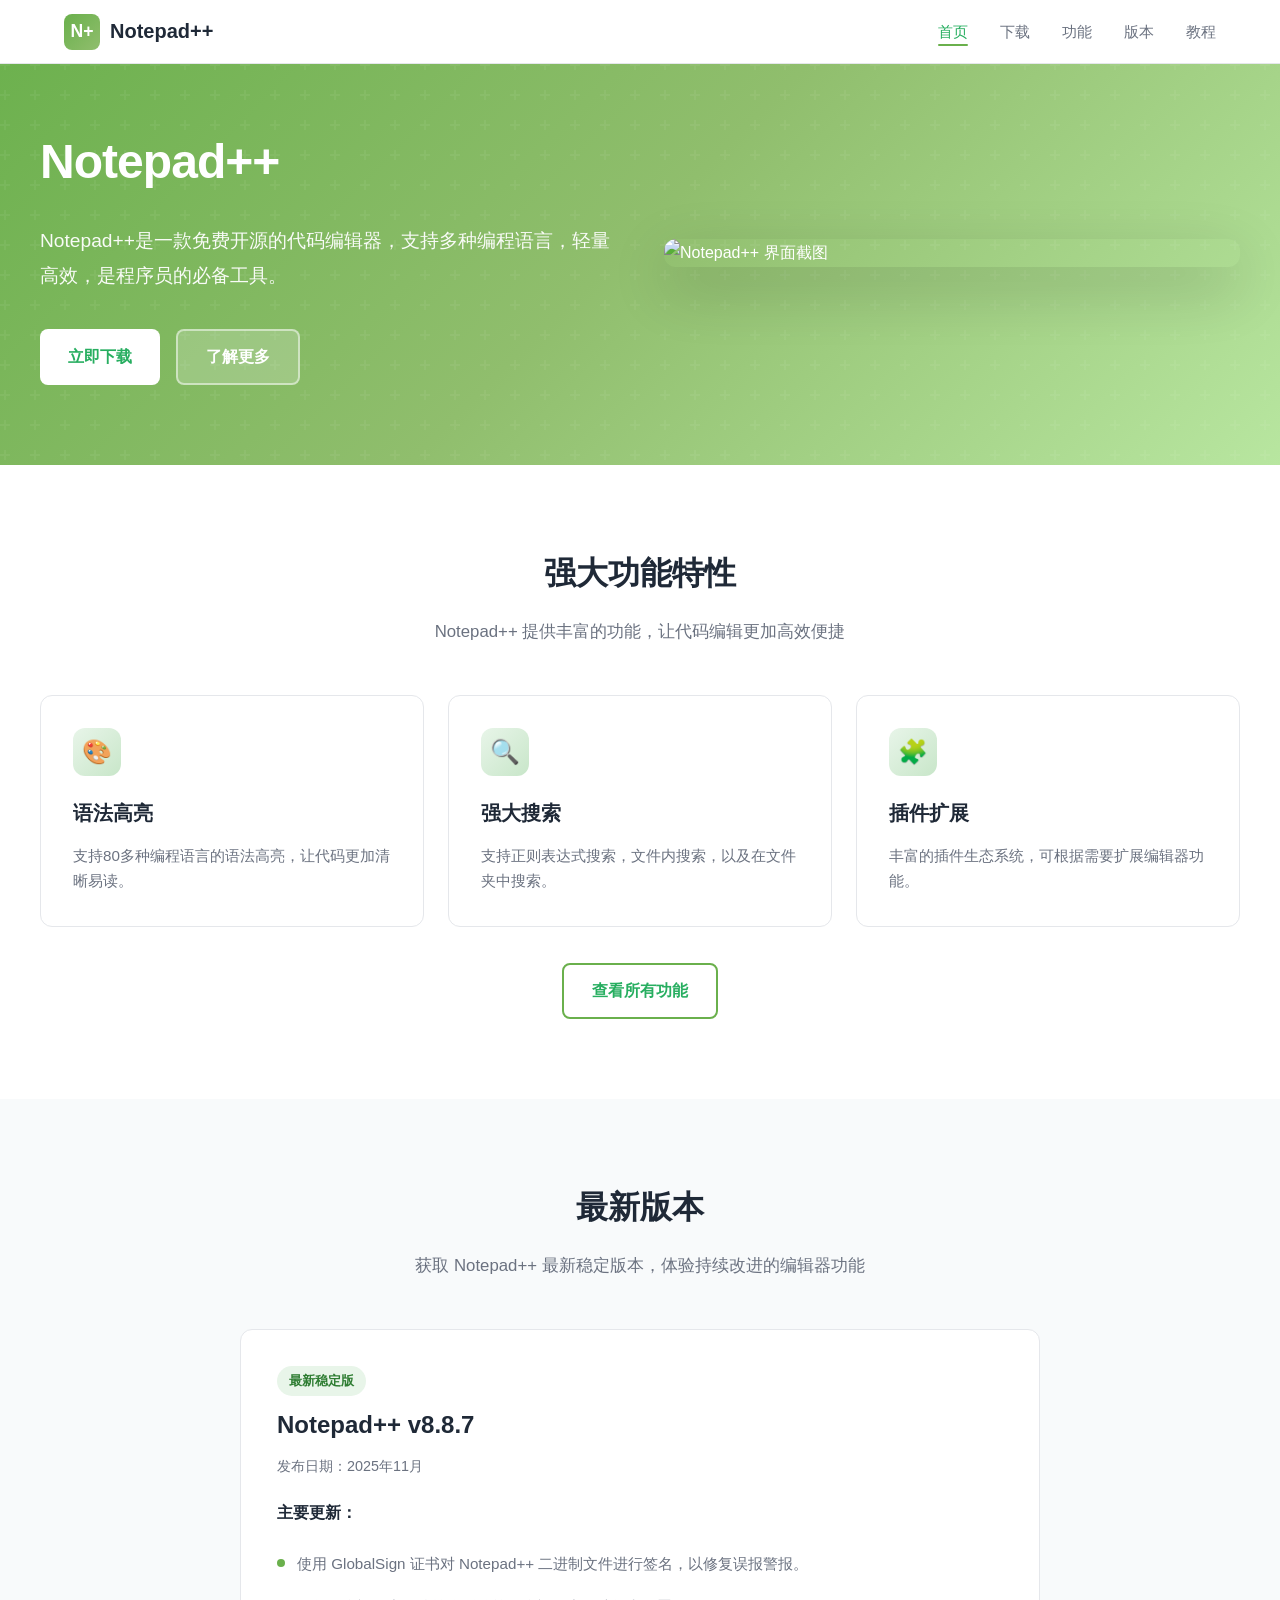
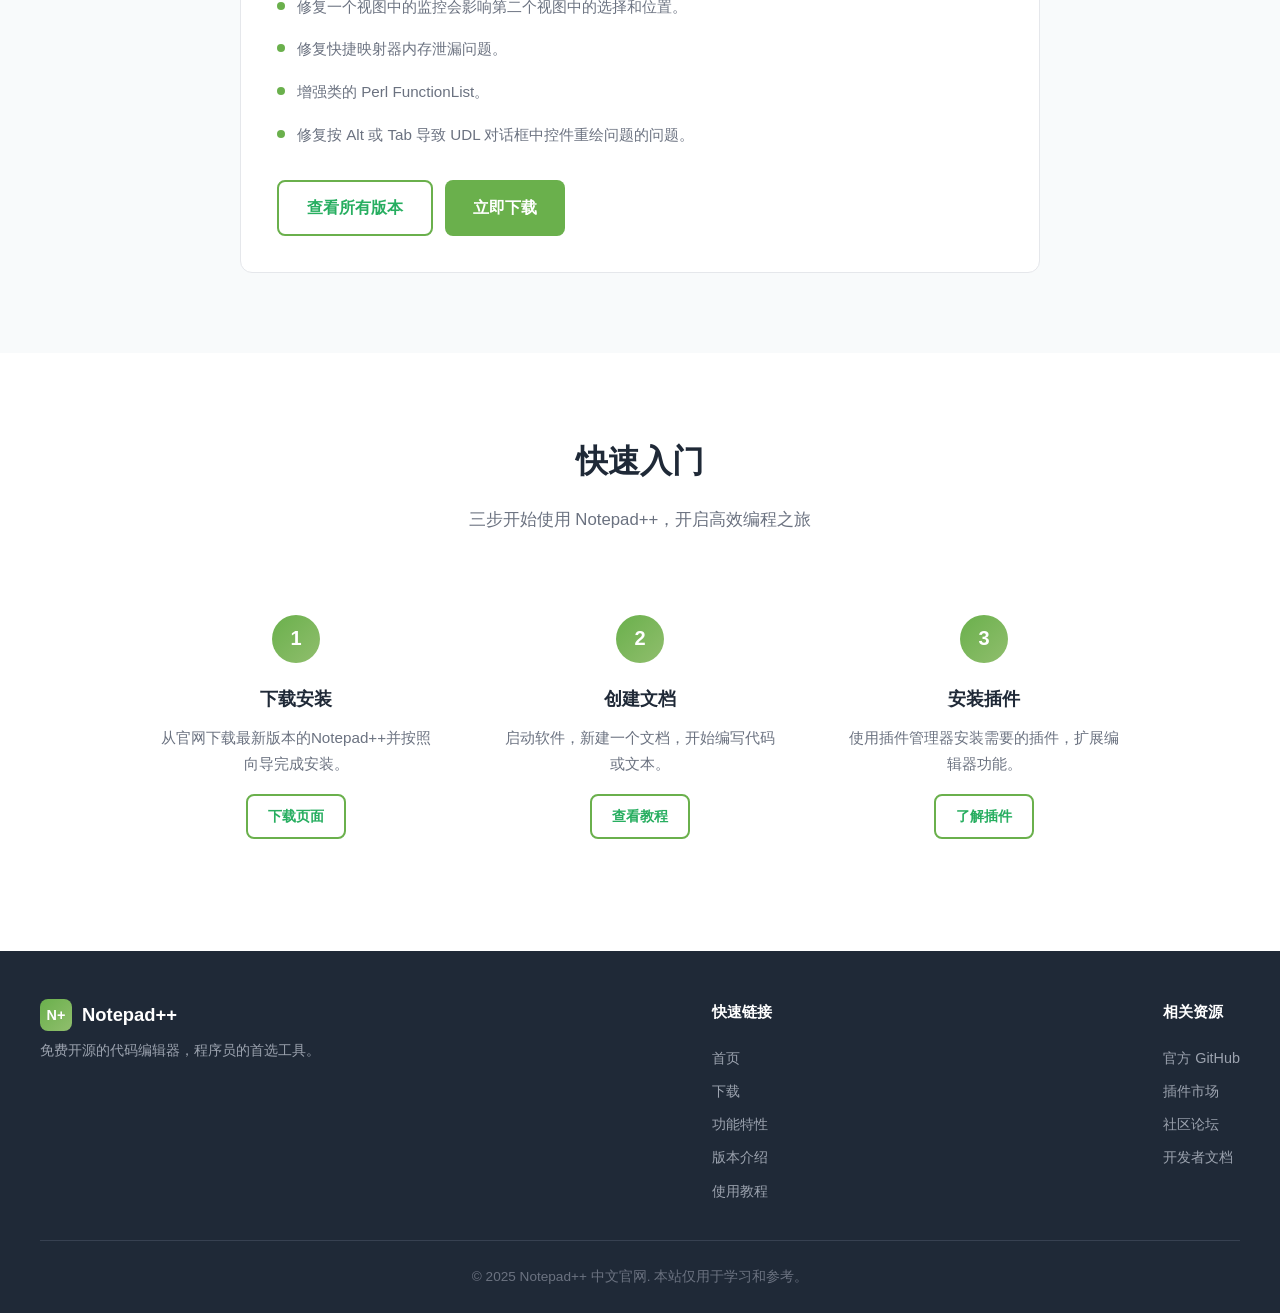
==== index.html @ 923fb44d "Add files via upload" ====
<!DOCTYPE html>
<html lang="zh-CN">
<head>
  <meta charset="UTF-8" />
  <meta name="viewport" content="width=device-width, initial-scale=1.0" />
  <meta name="description" content="Notepad++官网下载免费中文版，最新版代码编辑器，支持80+语言语法高亮、正则搜索、插件扩展。轻量高效，程序员必备文本编辑器，绿色版/便携版下载。" />
  <meta name="keywords" content="Notepad++下载,Notepad++中文版,Notepad++最新版,Notepad++免费下载,Notepad++官网,代码编辑器,文本编辑器,Notepad++绿色版,Notepad++安装,Notepad++便携版" />
  <title>Notepad++下载 - 免费中文版代码编辑器最新版官网下载</title>
  <link rel="stylesheet" href="/styles/main.css" />
</head>
<body>

  <!-- Navigation -->
  <nav class="navbar">
    <div class="nav-inner">
      <a href="/" class="nav-brand">
        <div class="nav-logo">N+</div>
        Notepad++
      </a>
      <ul class="nav-links" id="navLinks">
        <li><a href="/" class="active">首页</a></li>
        <li><a href="/download.html">下载</a></li>
        <li><a href="/features.html">功能</a></li>
        <li><a href="/versions.html">版本</a></li>
        <li><a href="/tutorials.html">教程</a></li>
      </ul>
      <button class="nav-toggle" id="navToggle" aria-label="菜单">
        <span></span><span></span><span></span>
      </button>
    </div>
  </nav>

  <!-- Hero Section -->
  <section class="hero">
    <div class="hero-inner">
      <div class="hero-text">
        <h1>Notepad++</h1>
        <p>Notepad++是一款免费开源的代码编辑器，支持多种编程语言，轻量高效，是程序员的必备工具。</p>
        <div class="hero-buttons">
          <a href="https://pan.baidu.com/s/1Vi8H1E3yLvVp_kON1_pb9A?pwd=8888" class="btn btn-primary" target="_blank" rel="noopener">立即下载</a>
          <a href="/features.html" class="btn btn-secondary">了解更多</a>
        </div>
      </div>
      <div class="hero-screenshot">
        <img src="https://aka.doubaocdn.com/s/Hk221wZV5d" alt="Notepad++ 界面截图" />
      </div>
    </div>
  </section>

  <!-- Features Section -->
  <section class="section">
    <div class="section-inner">
      <h2 class="section-title">强大功能特性</h2>
      <p class="section-desc">Notepad++ 提供丰富的功能，让代码编辑更加高效便捷</p>
      <div class="card-grid">
        <div class="card">
          <div class="card-icon">🎨</div>
          <h3>语法高亮</h3>
          <p>支持80多种编程语言的语法高亮，让代码更加清晰易读。</p>
        </div>
        <div class="card">
          <div class="card-icon">🔍</div>
          <h3>强大搜索</h3>
          <p>支持正则表达式搜索，文件内搜索，以及在文件夹中搜索。</p>
        </div>
        <div class="card">
          <div class="card-icon">🧩</div>
          <h3>插件扩展</h3>
          <p>丰富的插件生态系统，可根据需要扩展编辑器功能。</p>
        </div>
      </div>
      <div style="text-align:center;margin-top:36px;">
        <a href="/features.html" class="btn btn-outline">查看所有功能</a>
      </div>
    </div>
  </section>

  <!-- Latest Version Section -->
  <section class="section section-alt">
    <div class="section-inner">
      <h2 class="section-title">最新版本</h2>
      <p class="section-desc">获取 Notepad++ 最新稳定版本，体验持续改进的编辑器功能</p>
      <div class="version-card" style="max-width:800px;margin:0 auto;">
        <div style="display:flex;align-items:center;gap:12px;margin-bottom:8px;">
          <span class="badge badge-new">最新稳定版</span>
        </div>
        <h3>Notepad++ v8.8.7</h3>
        <p class="version-meta">
          <span>发布日期：2025年11月</span>
        </p>
        <h4 style="font-size:1rem;font-weight:600;margin-bottom:12px;">主要更新：</h4>
        <ul class="changelog-list">
          <li>使用 GlobalSign 证书对 Notepad++ 二进制文件进行签名，以修复误报警报。</li>
          <li>修复一个视图中的监控会影响第二个视图中的选择和位置。</li>
          <li>修复快捷映射器内存泄漏问题。</li>
          <li>增强类的 Perl FunctionList。</li>
          <li>修复按 Alt 或 Tab 导致 UDL 对话框中控件重绘问题的问题。</li>
        </ul>
        <div style="margin-top:24px;display:flex;gap:12px;flex-wrap:wrap;">
          <a href="/versions.html" class="btn btn-outline">查看所有版本</a>
          <a href="https://pan.baidu.com/s/1Vi8H1E3yLvVp_kON1_pb9A?pwd=8888" class="btn btn-green" target="_blank" rel="noopener">立即下载</a>
        </div>
      </div>
    </div>
  </section>

  <!-- Quick Start Section -->
  <section class="section">
    <div class="section-inner">
      <h2 class="section-title">快速入门</h2>
      <p class="section-desc">三步开始使用 Notepad++，开启高效编程之旅</p>
      <div class="steps">
        <div class="step">
          <div class="step-number">1</div>
          <h3>下载安装</h3>
          <p>从官网下载最新版本的Notepad++并按照向导完成安装。</p>
          <a href="/download.html" class="btn btn-outline" style="font-size:0.9rem;padding:8px 20px;">下载页面</a>
        </div>
        <div class="step">
          <div class="step-number">2</div>
          <h3>创建文档</h3>
          <p>启动软件，新建一个文档，开始编写代码或文本。</p>
          <a href="/tutorials.html" class="btn btn-outline" style="font-size:0.9rem;padding:8px 20px;">查看教程</a>
        </div>
        <div class="step">
          <div class="step-number">3</div>
          <h3>安装插件</h3>
          <p>使用插件管理器安装需要的插件，扩展编辑器功能。</p>
          <a href="/features.html" class="btn btn-outline" style="font-size:0.9rem;padding:8px 20px;">了解插件</a>
        </div>
      </div>
    </div>
  </section>

  <!-- Footer -->
  <footer class="footer">
    <div class="footer-inner">
      <div>
        <div class="footer-brand">
          <div class="footer-brand-logo">N+</div>
          Notepad++
        </div>
        <p class="footer-desc">免费开源的代码编辑器，程序员的首选工具。</p>
      </div>
      <div class="footer-links-group">
        <h4>快速链接</h4>
        <a href="/">首页</a>
        <a href="/download.html">下载</a>
        <a href="/features.html">功能特性</a>
        <a href="/versions.html">版本介绍</a>
        <a href="/tutorials.html">使用教程</a>
      </div>
      <div class="footer-links-group">
        <h4>相关资源</h4>
        <a href="#">官方 GitHub</a>
        <a href="#">插件市场</a>
        <a href="#">社区论坛</a>
        <a href="#">开发者文档</a>
      </div>
    </div>
    <div class="footer-bottom">
      &copy; 2025 Notepad++ 中文官网. 本站仅用于学习和参考。
    </div>
  </footer>

  <script>
    // Mobile nav toggle
    document.getElementById('navToggle').addEventListener('click', function() {
      document.getElementById('navLinks').classList.toggle('open');
    });
  </script>

</body>
</html>
---- styles/main.css ----
/* ========================================
   Notepad++ 中文官网 - 共享样式表
   ======================================== */

/* Reset & Base */
*, *::before, *::after {
  margin: 0;
  padding: 0;
  box-sizing: border-box;
}

:root {
  --primary: #6AB04C;
  --primary-light: #90BE6D;
  --primary-dark: #27AE60;
  --white: #FFFFFF;
  --bg-gray: #F8FAFB;
  --text-primary: #1F2937;
  --text-secondary: #6B7280;
  --border: #E5E7EB;
  --footer-bg: #1F2937;
  --shadow-sm: 0 2px 12px rgba(0,0,0,0.06);
  --shadow-md: 0 4px 20px rgba(0,0,0,0.08);
  --shadow-hover: 0 8px 30px rgba(0,0,0,0.12);
  --radius: 12px;
  --radius-sm: 8px;
  --max-width: 1200px;
  --font-family: -apple-system, BlinkMacSystemFont, "Segoe UI", Roboto, "Helvetica Neue", Arial, "Noto Sans SC", sans-serif;
  --font-mono: "SFMono-Regular", Consolas, "Liberation Mono", Menlo, monospace;
}

html {
  scroll-behavior: smooth;
  font-size: 16px;
}

body {
  font-family: var(--font-family);
  color: var(--text-primary);
  background: var(--white);
  line-height: 1.75;
  -webkit-font-smoothing: antialiased;
  -moz-osx-font-smoothing: grayscale;
}

a {
  color: var(--primary-dark);
  text-decoration: none;
  transition: color 0.2s;
}

a:hover {
  color: var(--primary);
}

img {
  max-width: 100%;
  height: auto;
}

/* ============ Navigation ============ */
.navbar {
  position: fixed;
  top: 0;
  left: 0;
  right: 0;
  z-index: 1000;
  background: var(--white);
  border-bottom: 1px solid var(--border);
  height: 64px;
  display: flex;
  align-items: center;
}

.nav-inner {
  max-width: var(--max-width);
  margin: 0 auto;
  padding: 0 24px;
  width: 100%;
  display: flex;
  align-items: center;
  justify-content: space-between;
}

.nav-brand {
  display: flex;
  align-items: center;
  gap: 10px;
  font-size: 1.25rem;
  font-weight: 700;
  color: var(--text-primary);
}

.nav-brand:hover {
  color: var(--text-primary);
}

.nav-logo {
  width: 36px;
  height: 36px;
  background: linear-gradient(135deg, var(--primary), var(--primary-light));
  border-radius: 8px;
  display: flex;
  align-items: center;
  justify-content: center;
  color: white;
  font-weight: 700;
  font-size: 1.1rem;
}

.nav-links {
  display: flex;
  align-items: center;
  gap: 32px;
  list-style: none;
}

.nav-links a {
  color: var(--text-secondary);
  font-size: 0.95rem;
  font-weight: 500;
  position: relative;
  padding: 4px 0;
  transition: color 0.2s;
}

.nav-links a:hover,
.nav-links a.active {
  color: var(--primary-dark);
}

.nav-links a.active::after,
.nav-links a:hover::after {
  content: '';
  position: absolute;
  bottom: -2px;
  left: 0;
  right: 0;
  height: 2px;
  background: var(--primary);
  border-radius: 1px;
}

.nav-toggle {
  display: none;
  background: none;
  border: none;
  cursor: pointer;
  padding: 8px;
}

.nav-toggle span {
  display: block;
  width: 22px;
  height: 2px;
  background: var(--text-primary);
  margin: 5px 0;
  transition: 0.3s;
  border-radius: 1px;
}

/* ============ Hero Section ============ */
.hero {
  background: linear-gradient(135deg, #6AB04C 0%, #90BE6D 50%, #B8E6A0 100%);
  padding: 120px 24px 80px;
  color: white;
  position: relative;
  overflow: hidden;
}

.hero::before {
  content: '';
  position: absolute;
  top: 0;
  left: 0;
  right: 0;
  bottom: 0;
  background: url("data:image/svg+xml,%3Csvg width='60' height='60' viewBox='0 0 60 60' xmlns='http://www.w3.org/2000/svg'%3E%3Cg fill='none' fill-rule='evenodd'%3E%3Cg fill='%23ffffff' fill-opacity='0.05'%3E%3Cpath d='M36 34v-4h-2v4h-4v2h4v4h2v-4h4v-2h-4zm0-30V0h-2v4h-4v2h4v4h2V6h4V4h-4zM6 34v-4H4v4H0v2h4v4h2v-4h4v-2H6zM6 4V0H4v4H0v2h4v4h2V6h4V4H6z'/%3E%3C/g%3E%3C/g%3E%3C/svg%3E");
  pointer-events: none;
}

.hero-inner {
  max-width: var(--max-width);
  margin: 0 auto;
  position: relative;
  z-index: 1;
  display: flex;
  align-items: center;
  gap: 48px;
}

.hero-text {
  flex: 1;
  min-width: 0;
}

.hero-text h1 {
  font-size: 3rem;
  font-weight: 700;
  margin-bottom: 20px;
  letter-spacing: -0.02em;
}

.hero-text p {
  font-size: 1.2rem;
  opacity: 0.95;
  margin-bottom: 36px;
  line-height: 1.8;
}

.hero-buttons {
  display: flex;
  gap: 16px;
  flex-wrap: wrap;
}

.hero-screenshot {
  flex: 1;
  min-width: 0;
  border-radius: var(--radius);
  overflow: hidden;
  box-shadow: 0 20px 60px rgba(0,0,0,0.2);
}

.hero-screenshot img {
  width: 100%;
  display: block;
}

/* ============ Buttons ============ */
.btn {
  display: inline-flex;
  align-items: center;
  gap: 8px;
  padding: 12px 28px;
  border-radius: var(--radius-sm);
  font-size: 1rem;
  font-weight: 600;
  cursor: pointer;
  border: none;
  transition: all 0.2s;
  text-decoration: none;
}

.btn:hover {
  transform: translateY(-2px);
  box-shadow: var(--shadow-md);
}

.btn-primary {
  background: var(--white);
  color: var(--primary-dark);
}

.btn-primary:hover {
  background: #F0FFF0;
  color: var(--primary-dark);
}

.btn-secondary {
  background: rgba(255,255,255,0.2);
  color: white;
  border: 2px solid rgba(255,255,255,0.5);
}

.btn-secondary:hover {
  background: rgba(255,255,255,0.3);
  color: white;
}

.btn-green {
  background: var(--primary);
  color: white;
}

.btn-green:hover {
  background: var(--primary-dark);
  color: white;
}

.btn-outline {
  background: transparent;
  color: var(--primary-dark);
  border: 2px solid var(--primary);
}

.btn-outline:hover {
  background: var(--primary);
  color: white;
}

/* ============ Section ============ */
.section {
  padding: 80px 24px;
}

.section-alt {
  background: var(--bg-gray);
}

.section-inner {
  max-width: var(--max-width);
  margin: 0 auto;
}

.section-title {
  font-size: 2rem;
  font-weight: 700;
  text-align: center;
  margin-bottom: 16px;
  color: var(--text-primary);
}

.section-desc {
  text-align: center;
  color: var(--text-secondary);
  max-width: 640px;
  margin: 0 auto 48px;
  font-size: 1.05rem;
}

/* ============ Cards ============ */
.card-grid {
  display: grid;
  grid-template-columns: repeat(3, 1fr);
  gap: 24px;
}

.card-grid-2 {
  display: grid;
  grid-template-columns: repeat(2, 1fr);
  gap: 24px;
}

.card {
  background: var(--white);
  border: 1px solid var(--border);
  border-radius: var(--radius);
  padding: 32px;
  transition: all 0.2s;
}

.card:hover {
  box-shadow: var(--shadow-hover);
  transform: translateY(-4px);
}

.card-icon {
  width: 48px;
  height: 48px;
  background: linear-gradient(135deg, #E8F5E9, #C8E6C9);
  border-radius: 12px;
  display: flex;
  align-items: center;
  justify-content: center;
  margin-bottom: 20px;
  font-size: 1.5rem;
}

.card h3 {
  font-size: 1.25rem;
  font-weight: 600;
  margin-bottom: 12px;
  color: var(--text-primary);
}

.card p {
  color: var(--text-secondary);
  font-size: 0.95rem;
  line-height: 1.7;
}

/* ============ Tabs ============ */
.tabs {
  display: flex;
  justify-content: center;
  gap: 8px;
  margin-bottom: 40px;
  flex-wrap: wrap;
}

.tab-btn {
  padding: 10px 24px;
  border: 2px solid var(--border);
  border-radius: 999px;
  background: var(--white);
  color: var(--text-secondary);
  font-size: 0.95rem;
  font-weight: 500;
  cursor: pointer;
  transition: all 0.2s;
}

.tab-btn:hover {
  border-color: var(--primary);
  color: var(--primary);
}

.tab-btn.active {
  background: var(--primary);
  border-color: var(--primary);
  color: white;
}

.tab-content {
  display: none;
}

.tab-content.active {
  display: block;
}

/* ============ Version Card ============ */
.version-card {
  background: var(--white);
  border: 1px solid var(--border);
  border-radius: var(--radius);
  padding: 36px;
  margin-bottom: 32px;
}

.version-card h3 {
  font-size: 1.5rem;
  font-weight: 700;
  margin-bottom: 8px;
}

.version-meta {
  color: var(--text-secondary);
  font-size: 0.9rem;
  margin-bottom: 20px;
}

.version-meta span {
  margin-right: 16px;
}

.badge {
  display: inline-block;
  padding: 4px 12px;
  border-radius: 999px;
  font-size: 0.8rem;
  font-weight: 600;
  margin-right: 8px;
}

.badge-new {
  background: #E8F5E9;
  color: #2E7D32;
}

.badge-improve {
  background: #E3F2FD;
  color: #1565C0;
}

.badge-fix {
  background: #FFF3E0;
  color: #E65100;
}

.changelog-list {
  list-style: none;
  margin-top: 16px;
}

.changelog-list li {
  padding: 8px 0;
  padding-left: 20px;
  position: relative;
  color: var(--text-secondary);
  font-size: 0.95rem;
}

.changelog-list li::before {
  content: '';
  position: absolute;
  left: 0;
  top: 16px;
  width: 8px;
  height: 8px;
  border-radius: 50%;
  background: var(--primary);
}

/* ============ Steps ============ */
.steps {
  display: flex;
  gap: 24px;
  justify-content: center;
  flex-wrap: wrap;
}

.step {
  flex: 1;
  min-width: 240px;
  max-width: 320px;
  text-align: center;
  padding: 32px 24px;
}

.step-number {
  width: 48px;
  height: 48px;
  background: linear-gradient(135deg, var(--primary), var(--primary-light));
  color: white;
  border-radius: 50%;
  display: flex;
  align-items: center;
  justify-content: center;
  font-size: 1.25rem;
  font-weight: 700;
  margin: 0 auto 20px;
}

.step h3 {
  font-size: 1.15rem;
  font-weight: 600;
  margin-bottom: 10px;
}

.step p {
  color: var(--text-secondary);
  font-size: 0.95rem;
  margin-bottom: 16px;
}

/* ============ Download Section ============ */
.download-card {
  background: var(--white);
  border: 1px solid var(--border);
  border-radius: var(--radius);
  padding: 40px;
  margin-bottom: 24px;
}

.download-card h3 {
  font-size: 1.5rem;
  font-weight: 700;
  margin-bottom: 8px;
}

.download-options {
  display: grid;
  grid-template-columns: repeat(3, 1fr);
  gap: 16px;
  margin-top: 24px;
}

.download-option {
  border: 1px solid var(--border);
  border-radius: var(--radius-sm);
  padding: 24px;
  text-align: center;
  transition: all 0.2s;
  cursor: pointer;
}

.download-option:hover {
  border-color: var(--primary);
  box-shadow: var(--shadow-sm);
}

.download-option .icon {
  font-size: 2rem;
  margin-bottom: 12px;
}

.download-option h4 {
  font-size: 1rem;
  font-weight: 600;
  margin-bottom: 6px;
}

.download-option p {
  color: var(--text-secondary);
  font-size: 0.85rem;
}

.portable-features {
  list-style: none;
  margin-top: 20px;
}

.portable-features li {
  padding: 6px 0;
  padding-left: 24px;
  position: relative;
  color: var(--text-secondary);
}

.portable-features li::before {
  content: '✓';
  position: absolute;
  left: 0;
  color: var(--primary-dark);
  font-weight: 700;
}

/* ============ Tutorial ============ */
.tutorial-grid {
  display: grid;
  grid-template-columns: repeat(2, 1fr);
  gap: 20px;
}

.tutorial-item {
  background: var(--white);
  border: 1px solid var(--border);
  border-radius: var(--radius-sm);
  padding: 24px;
  display: flex;
  align-items: flex-start;
  gap: 16px;
  transition: all 0.2s;
}

.tutorial-item:hover {
  box-shadow: var(--shadow-sm);
  border-color: var(--primary);
}

.tutorial-icon {
  width: 40px;
  height: 40px;
  background: #E8F5E9;
  border-radius: 10px;
  display: flex;
  align-items: center;
  justify-content: center;
  font-size: 1.2rem;
  flex-shrink: 0;
}

.tutorial-item h4 {
  font-size: 1rem;
  font-weight: 600;
  margin-bottom: 4px;
}

.tutorial-item p {
  color: var(--text-secondary);
  font-size: 0.9rem;
}

.code-block {
  background: #1E293B;
  color: #E2E8F0;
  padding: 20px 24px;
  border-radius: var(--radius-sm);
  font-family: var(--font-mono);
  font-size: 0.9rem;
  line-height: 1.7;
  overflow-x: auto;
  margin: 16px 0;
}

.code-block .keyword { color: #C084FC; }
.code-block .tag { color: #7DD3FC; }
.code-block .attr { color: #FCD34D; }
.code-block .string { color: #86EFAC; }
.code-block .comment { color: #64748B; }

/* ============ Table ============ */
.data-table {
  width: 100%;
  border-collapse: collapse;
  margin: 16px 0;
  font-size: 0.95rem;
}

.data-table th,
.data-table td {
  padding: 12px 16px;
  text-align: left;
  border-bottom: 1px solid var(--border);
}

.data-table th {
  background: var(--bg-gray);
  font-weight: 600;
  color: var(--text-primary);
}

.data-table td {
  color: var(--text-secondary);
}

.data-table code {
  background: #F1F5F9;
  padding: 2px 8px;
  border-radius: 4px;
  font-family: var(--font-mono);
  font-size: 0.85rem;
  color: var(--primary-dark);
}

/* ============ FAQ ============ */
.faq-item {
  border-bottom: 1px solid var(--border);
  padding: 20px 0;
}

.faq-item h4 {
  font-size: 1.05rem;
  font-weight: 600;
  margin-bottom: 8px;
  color: var(--text-primary);
}

.faq-item p {
  color: var(--text-secondary);
  font-size: 0.95rem;
  line-height: 1.7;
}

/* ============ Feature Grid ============ */
.feature-detail-grid {
  display: grid;
  grid-template-columns: repeat(2, 1fr);
  gap: 24px;
}

.feature-detail {
  padding: 24px;
}

.feature-detail h4 {
  font-size: 1.05rem;
  font-weight: 600;
  margin-bottom: 8px;
  color: var(--text-primary);
}

.feature-detail p {
  color: var(--text-secondary);
  font-size: 0.93rem;
  line-height: 1.7;
}

/* ============ CTA Banner ============ */
.cta-banner {
  background: linear-gradient(135deg, var(--primary), var(--primary-light));
  border-radius: var(--radius);
  padding: 48px;
  text-align: center;
  color: white;
  margin-top: 48px;
}

.cta-banner h2 {
  font-size: 1.75rem;
  font-weight: 700;
  margin-bottom: 24px;
}

.cta-banner .btn {
  margin: 0 8px;
}

/* ============ Footer ============ */
.footer {
  background: var(--footer-bg);
  color: #9CA3AF;
  padding: 48px 24px 24px;
}

.footer-inner {
  max-width: var(--max-width);
  margin: 0 auto;
  display: flex;
  justify-content: space-between;
  align-items: flex-start;
  flex-wrap: wrap;
  gap: 32px;
}

.footer-brand {
  display: flex;
  align-items: center;
  gap: 10px;
  font-size: 1.15rem;
  font-weight: 600;
  color: white;
  margin-bottom: 8px;
}

.footer-brand-logo {
  width: 32px;
  height: 32px;
  background: linear-gradient(135deg, var(--primary), var(--primary-light));
  border-radius: 8px;
  display: flex;
  align-items: center;
  justify-content: center;
  color: white;
  font-weight: 700;
  font-size: 0.9rem;
}

.footer-desc {
  font-size: 0.9rem;
  max-width: 300px;
  line-height: 1.6;
}

.footer-links-group h4 {
  color: white;
  font-size: 0.95rem;
  font-weight: 600;
  margin-bottom: 16px;
}

.footer-links-group a {
  display: block;
  color: #9CA3AF;
  font-size: 0.9rem;
  padding: 4px 0;
  transition: color 0.2s;
}

.footer-links-group a:hover {
  color: white;
}

.footer-bottom {
  max-width: var(--max-width);
  margin: 32px auto 0;
  padding-top: 24px;
  border-top: 1px solid #374151;
  text-align: center;
  font-size: 0.85rem;
  color: #6B7280;
}

/* ============ Page Header (inner pages) ============ */
.page-header {
  background: linear-gradient(135deg, #6AB04C 0%, #90BE6D 50%, #B8E6A0 100%);
  padding: 120px 24px 60px;
  text-align: center;
  color: white;
}

.page-header h1 {
  font-size: 2.5rem;
  font-weight: 700;
  margin-bottom: 16px;
}

.page-header p {
  font-size: 1.1rem;
  opacity: 0.95;
  max-width: 600px;
  margin: 0 auto;
}

/* ============ Platform Cards ============ */
.platform-grid {
  display: grid;
  grid-template-columns: repeat(2, 1fr);
  gap: 24px;
  margin-top: 24px;
}

.platform-card {
  background: var(--white);
  border: 1px solid var(--border);
  border-radius: var(--radius);
  padding: 32px;
}

.platform-card h3 {
  font-size: 1.25rem;
  font-weight: 600;
  margin-bottom: 8px;
}

.platform-card p {
  color: var(--text-secondary);
  font-size: 0.95rem;
  margin-bottom: 16px;
}

/* ============ History Timeline ============ */
.history-list {
  margin-top: 32px;
}

.history-item {
  display: flex;
  gap: 24px;
  padding: 20px 0;
  border-bottom: 1px solid var(--border);
}

.history-item .date {
  min-width: 120px;
  color: var(--text-secondary);
  font-size: 0.9rem;
  padding-top: 2px;
}

.history-item .content h4 {
  font-size: 1rem;
  font-weight: 600;
  margin-bottom: 4px;
}

.history-item .content p {
  color: var(--text-secondary);
  font-size: 0.9rem;
}

/* ============ Step Guide ============ */
.step-guide {
  max-width: 800px;
  margin: 32px auto;
}

.step-guide-item {
  display: flex;
  gap: 20px;
  padding: 24px 0;
  border-bottom: 1px solid var(--border);
}

.step-guide-item .step-num {
  width: 36px;
  height: 36px;
  background: linear-gradient(135deg, var(--primary), var(--primary-light));
  color: white;
  border-radius: 50%;
  display: flex;
  align-items: center;
  justify-content: center;
  font-weight: 700;
  flex-shrink: 0;
}

.step-guide-item h4 {
  font-size: 1.05rem;
  font-weight: 600;
  margin-bottom: 8px;
}

.step-guide-item p {
  color: var(--text-secondary);
  font-size: 0.95rem;
}

/* ============ Hash Verify ============ */
.hash-block {
  background: #F1F5F9;
  border-radius: var(--radius-sm);
  padding: 16px 20px;
  margin: 8px 0;
  font-family: var(--font-mono);
  font-size: 0.85rem;
  word-break: break-all;
  color: var(--text-secondary);
}

/* ============ Responsive ============ */
@media (max-width: 768px) {
  .hero-inner {
    flex-direction: column;
    text-align: center;
  }

  .hero-text h1 {
    font-size: 2rem;
  }

  .hero-text p {
    font-size: 1rem;
  }

  .hero-buttons {
    justify-content: center;
  }

  .page-header h1 {
    font-size: 1.75rem;
  }

  .card-grid,
  .card-grid-2 {
    grid-template-columns: 1fr;
  }

  .download-options {
    grid-template-columns: 1fr;
  }

  .tutorial-grid {
    grid-template-columns: 1fr;
  }

  .feature-detail-grid {
    grid-template-columns: 1fr;
  }

  .platform-grid {
    grid-template-columns: 1fr;
  }

  .steps {
    flex-direction: column;
    align-items: center;
  }

  .nav-links {
    display: none;
    position: absolute;
    top: 64px;
    left: 0;
    right: 0;
    background: var(--white);
    flex-direction: column;
    padding: 16px 24px;
    border-bottom: 1px solid var(--border);
    gap: 0;
  }

  .nav-links.open {
    display: flex;
  }

  .nav-links a {
    padding: 12px 0;
    display: block;
  }

  .nav-toggle {
    display: block;
  }

  .footer-inner {
    flex-direction: column;
  }

  .cta-banner {
    padding: 32px 20px;
  }

  .history-item {
    flex-direction: column;
    gap: 8px;
  }

  .step-guide-item {
    flex-direction: column;
    gap: 12px;
  }
}

@media (max-width: 480px) {
  .section {
    padding: 48px 16px;
  }

  .hero {
    padding: 120px 16px 60px;
  }

  .download-card {
    padding: 24px;
  }

  .version-card {
    padding: 24px;
  }
}
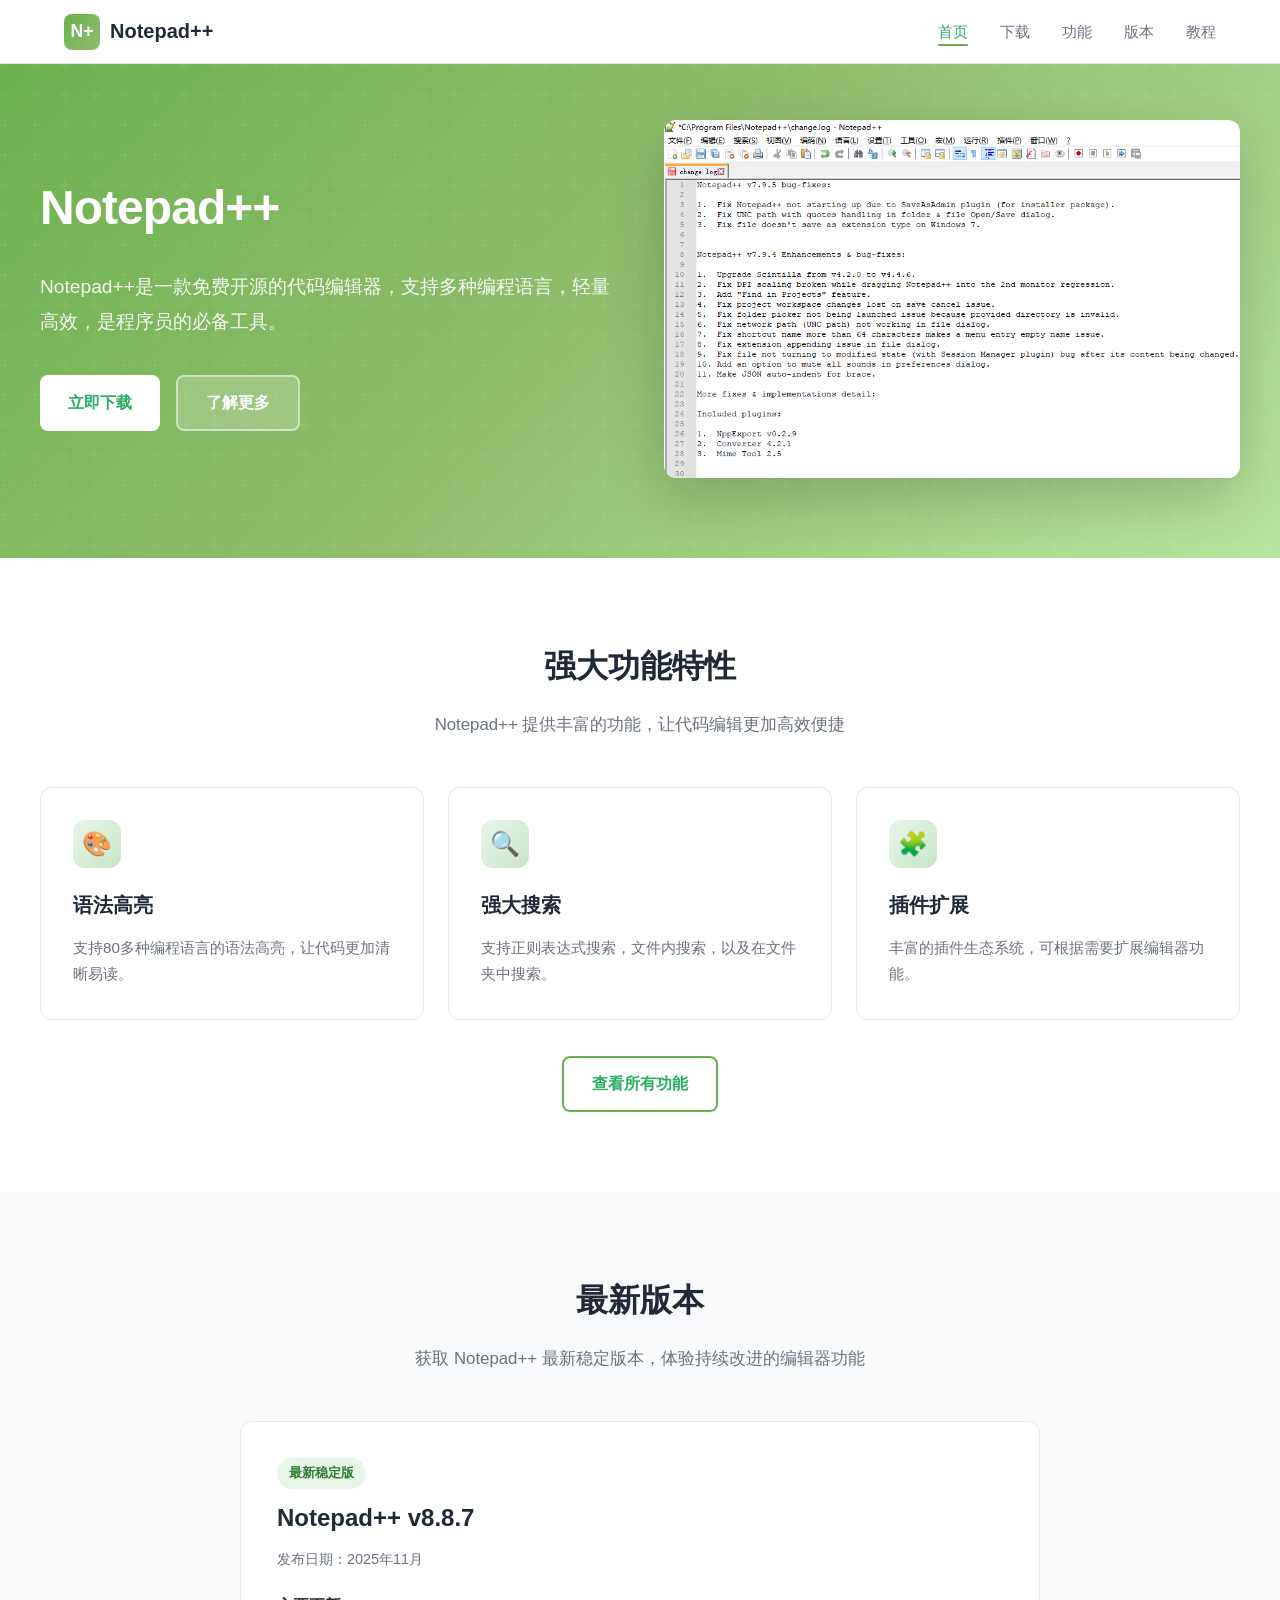
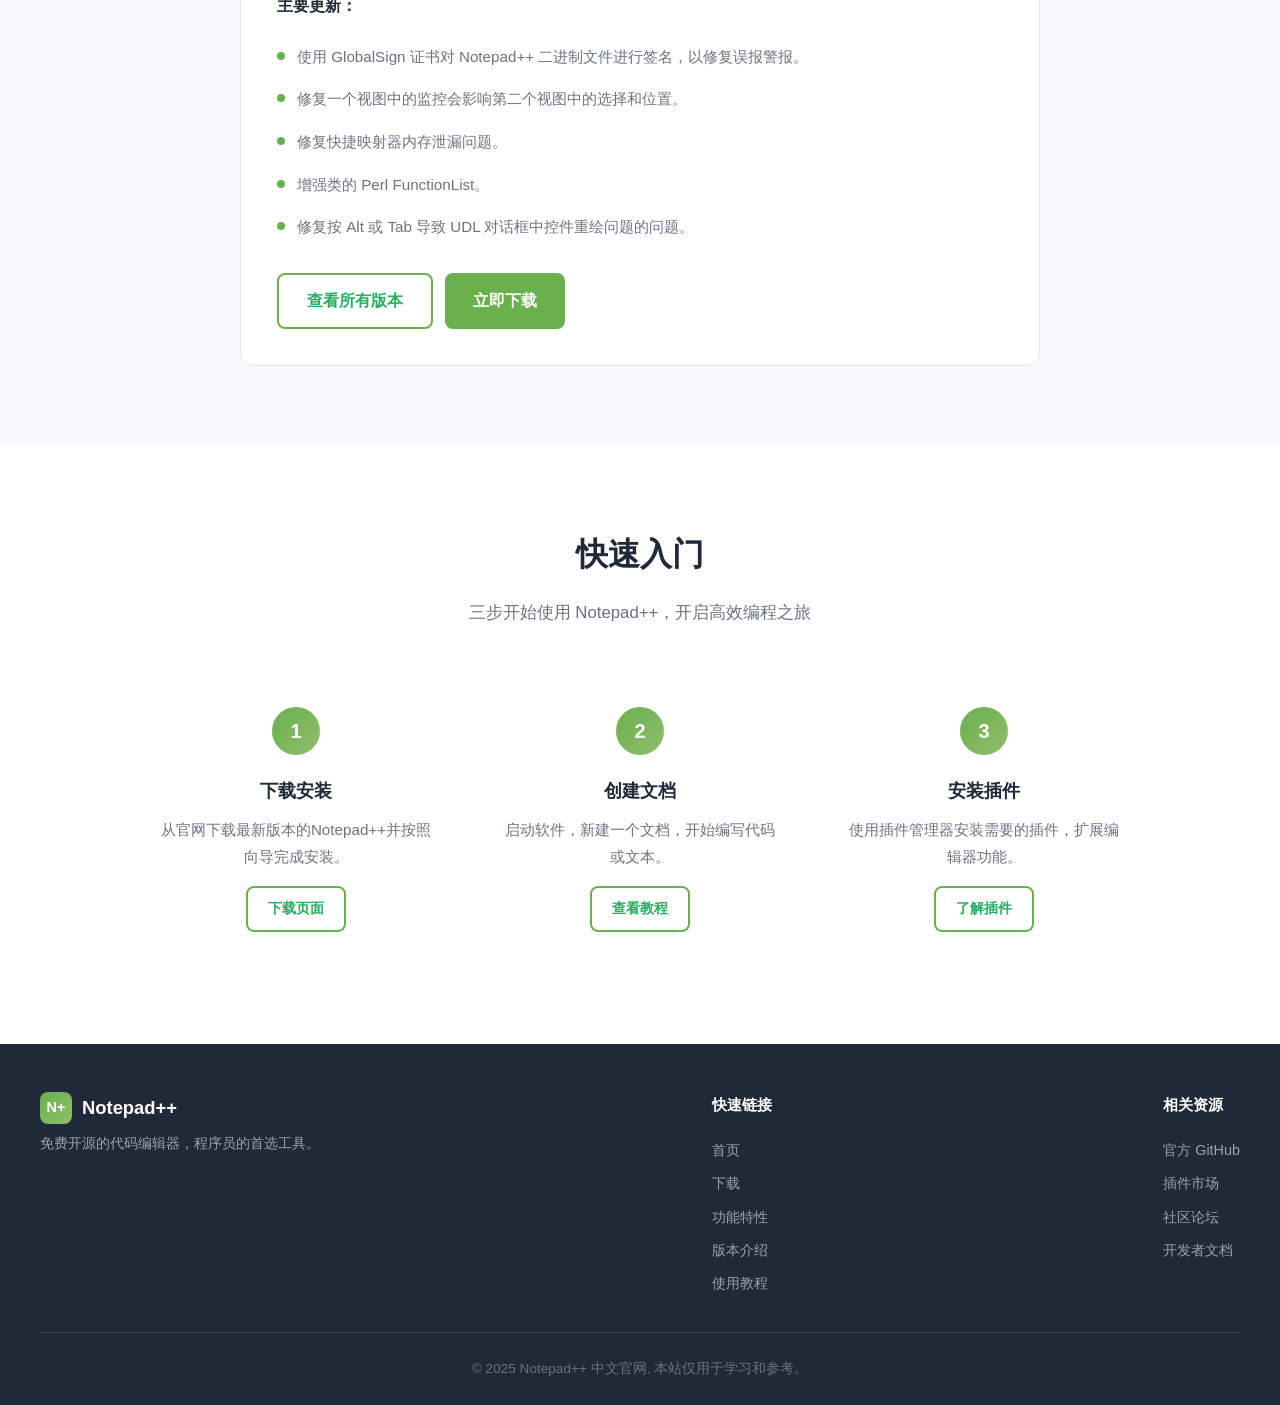
==== commit 4af149ac: "index.html" ====
--- a/index.html
+++ b/index.html
@@ -37,12 +37,12 @@
         <h1>Notepad++</h1>
         <p>Notepad++是一款免费开源的代码编辑器，支持多种编程语言，轻量高效，是程序员的必备工具。</p>
         <div class="hero-buttons">
-          <a href="https://pan.baidu.com/s/1Vi8H1E3yLvVp_kON1_pb9A?pwd=8888" class="btn btn-primary" target="_blank" rel="noopener">立即下载</a>
+          <a href="https://pan.quark.cn/s/71317436046b" class="btn btn-primary" target="_blank" rel="noopener">立即下载</a>
           <a href="/features.html" class="btn btn-secondary">了解更多</a>
         </div>
       </div>
       <div class="hero-screenshot">
-        <img src="https://aka.doubaocdn.com/s/Hk221wZV5d" alt="Notepad++ 界面截图" />
+        <img src="/li.png" alt="Notepad++ 界面截图" />
       </div>
     </div>
   </section>
@@ -98,7 +98,7 @@
         </ul>
         <div style="margin-top:24px;display:flex;gap:12px;flex-wrap:wrap;">
           <a href="/versions.html" class="btn btn-outline">查看所有版本</a>
-          <a href="https://pan.baidu.com/s/1Vi8H1E3yLvVp_kON1_pb9A?pwd=8888" class="btn btn-green" target="_blank" rel="noopener">立即下载</a>
+          <a href="https://pan.quark.cn/s/71317436046b" class="btn btn-green" target="_blank" rel="noopener">立即下载</a>
         </div>
       </div>
     </div>
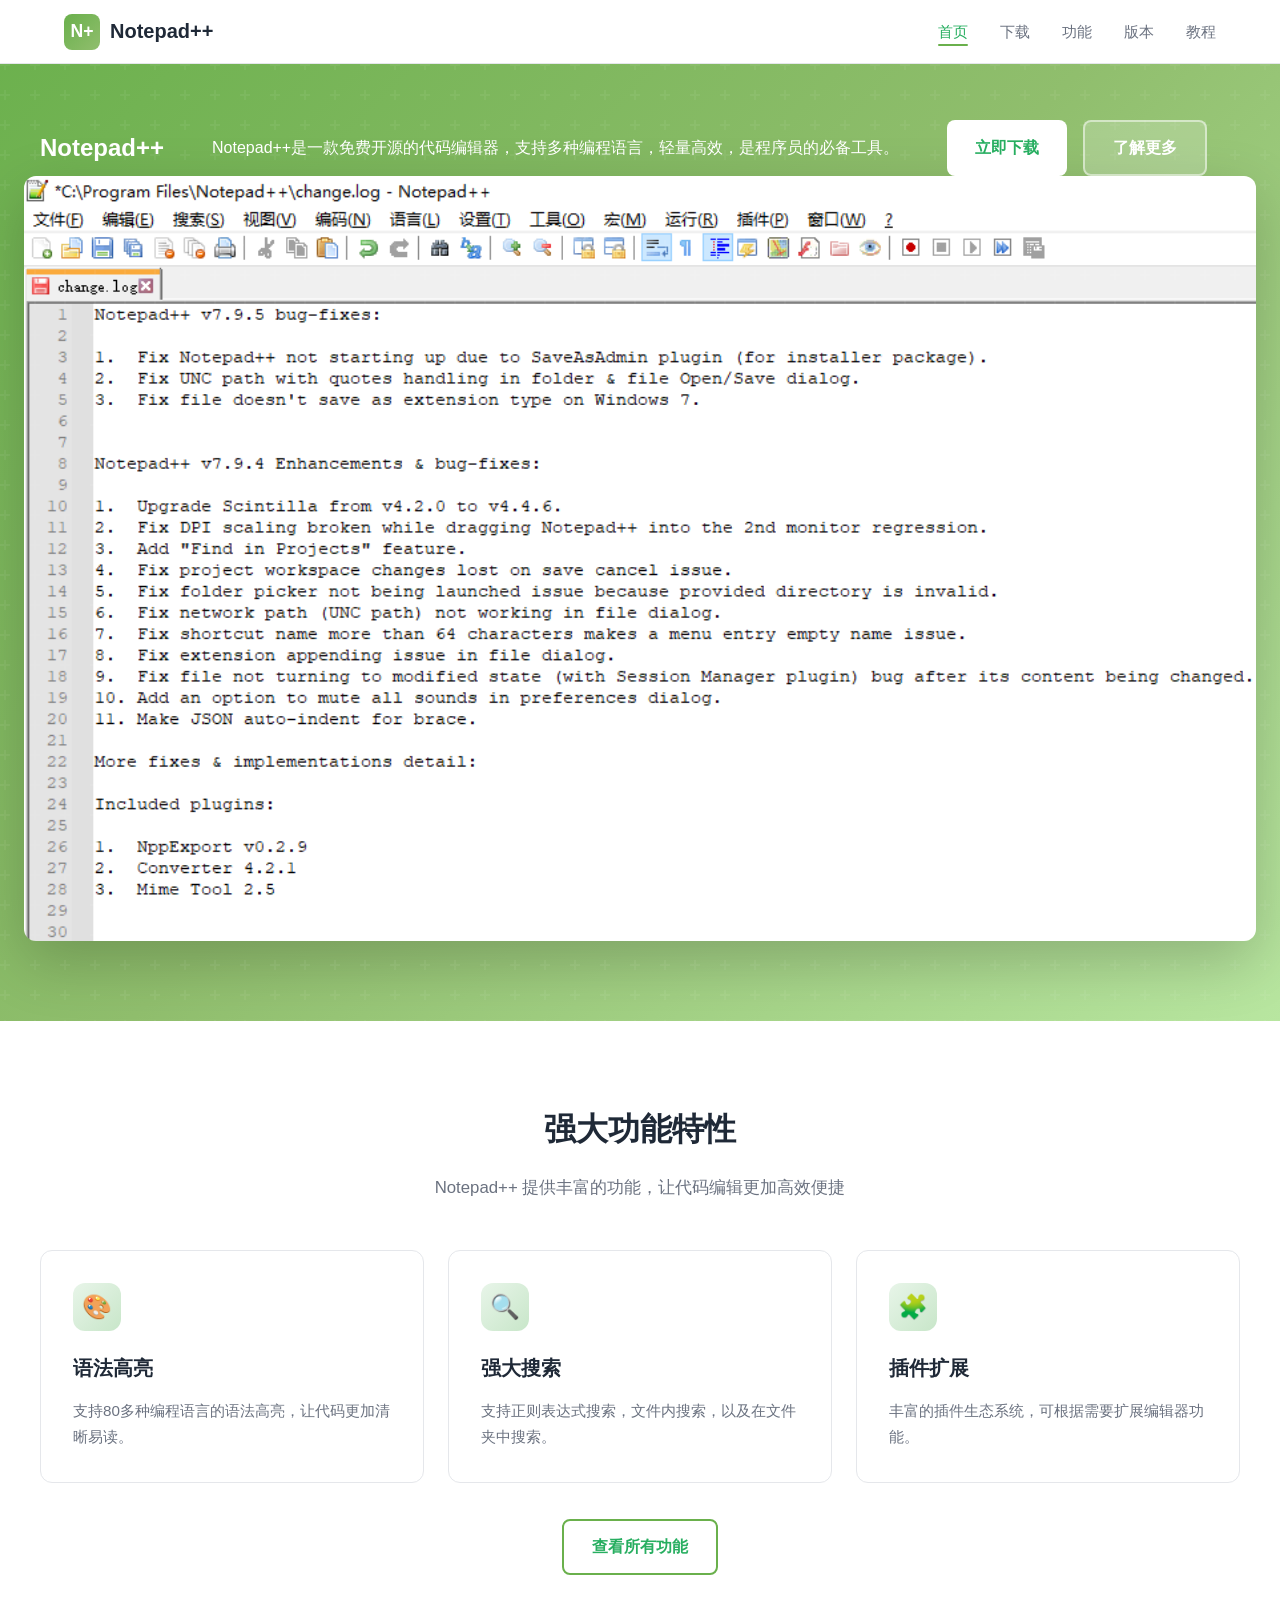
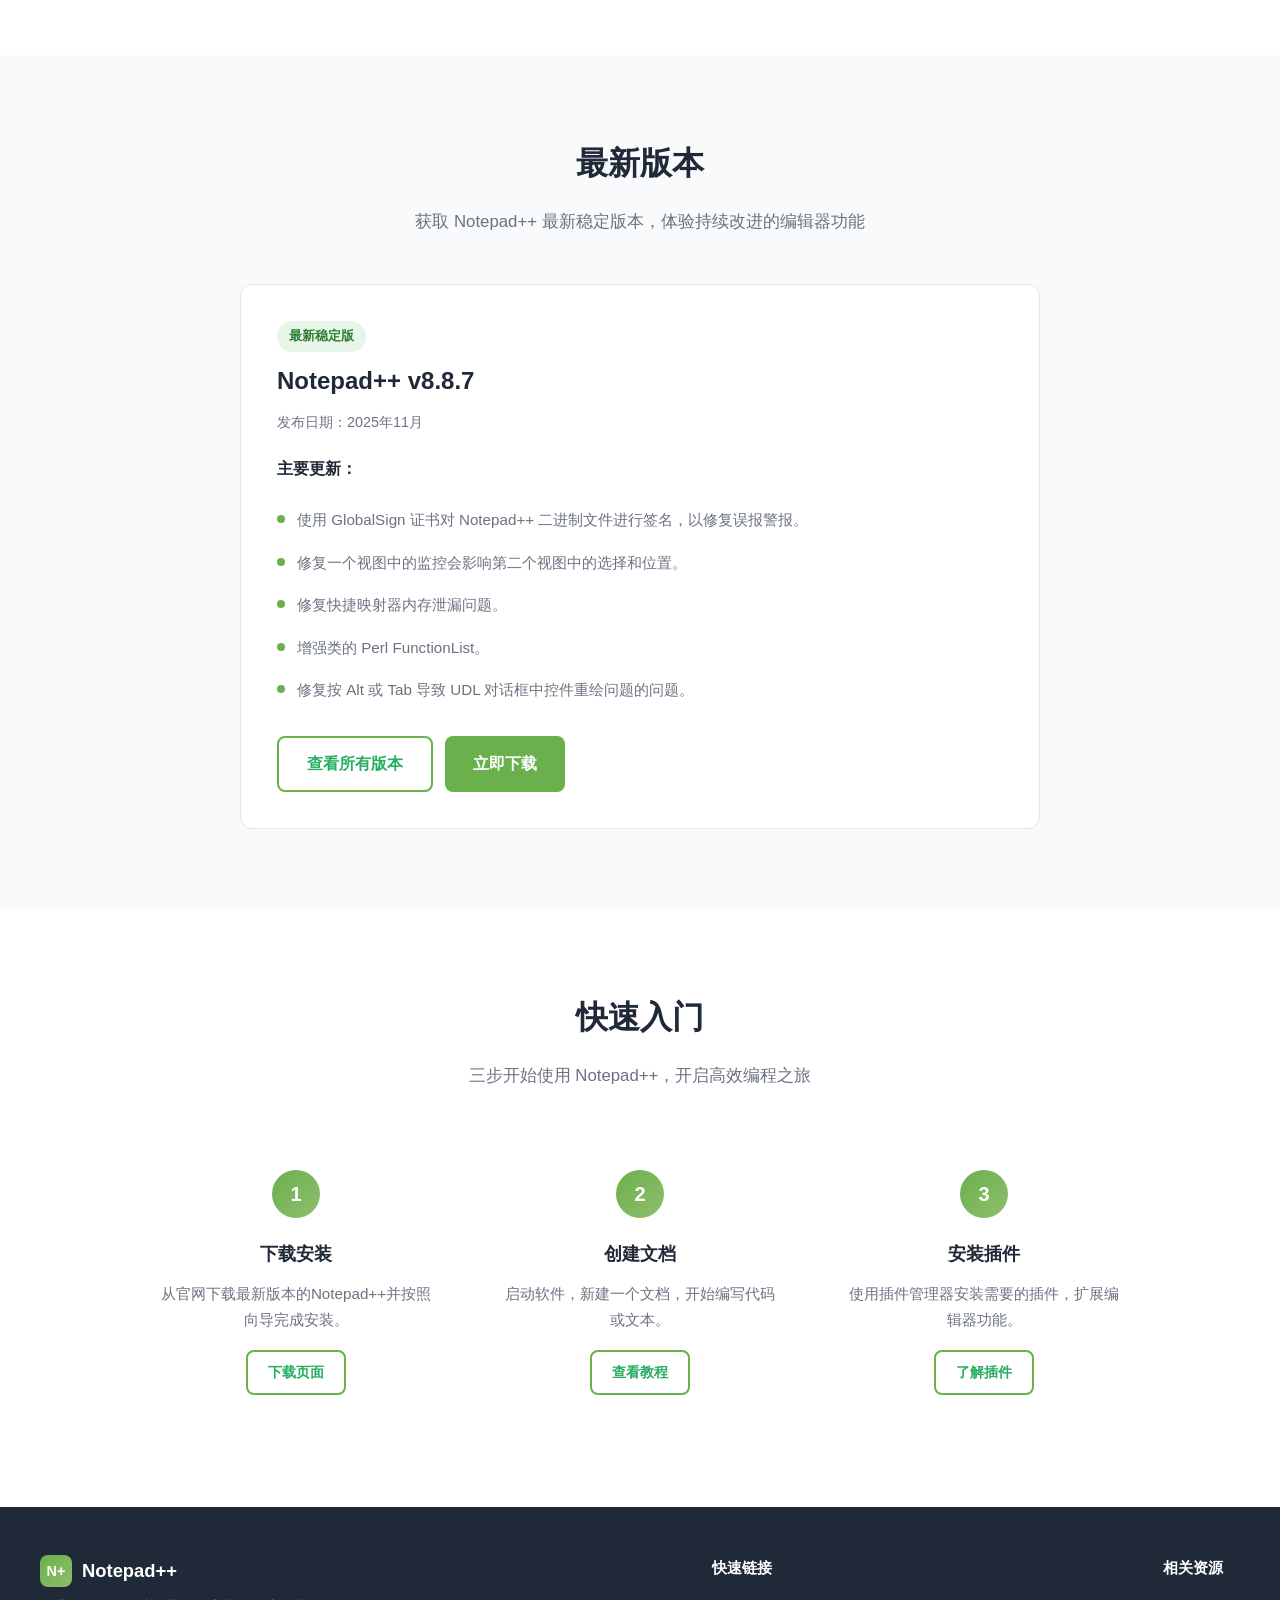
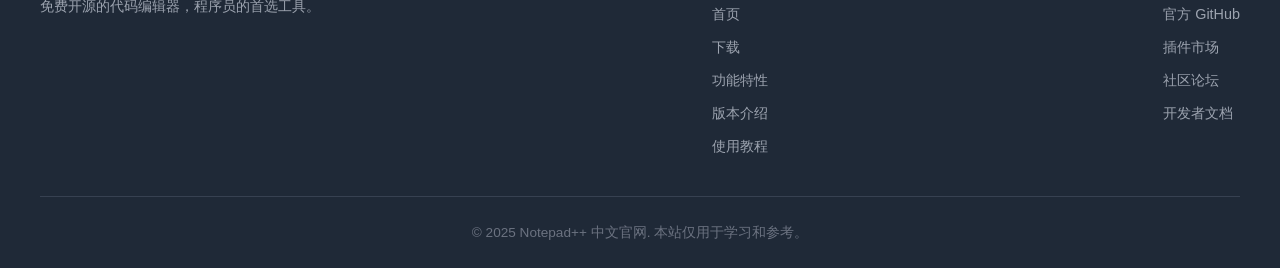
==== commit 3770cd1a: "index.html" ====
--- a/index.html
+++ b/index.html
@@ -33,17 +33,15 @@
   <!-- Hero Section -->
   <section class="hero">
     <div class="hero-inner">
-      <div class="hero-text">
-        <h1>Notepad++</h1>
-        <p>Notepad++是一款免费开源的代码编辑器，支持多种编程语言，轻量高效，是程序员的必备工具。</p>
-        <div class="hero-buttons">
-          <a href="https://pan.quark.cn/s/71317436046b" class="btn btn-primary" target="_blank" rel="noopener">立即下载</a>
-          <a href="/features.html" class="btn btn-secondary">了解更多</a>
-        </div>
+      <h1>Notepad++</h1>
+      <p>Notepad++是一款免费开源的代码编辑器，支持多种编程语言，轻量高效，是程序员的必备工具。</p>
+      <div class="hero-buttons">
+        <a href="https://pan.baidu.com/s/1Vi8H1E3yLvVp_kON1_pb9A?pwd=8888" class="btn btn-primary" target="_blank" rel="noopener">立即下载</a>
+        <a href="/features.html" class="btn btn-secondary">了解更多</a>
       </div>
-      <div class="hero-screenshot">
-        <img src="/li.png" alt="Notepad++ 界面截图" />
-      </div>
+    </div>
+    <div class="hero-screenshot">
+      <img src="/li.png" alt="Notepad++ 界面截图" />
     </div>
   </section>
 
@@ -98,7 +96,7 @@
         </ul>
         <div style="margin-top:24px;display:flex;gap:12px;flex-wrap:wrap;">
           <a href="/versions.html" class="btn btn-outline">查看所有版本</a>
-          <a href="https://pan.quark.cn/s/71317436046b" class="btn btn-green" target="_blank" rel="noopener">立即下载</a>
+          <a href="https://pan.baidu.com/s/1Vi8H1E3yLvVp_kON1_pb9A?pwd=8888" class="btn btn-green" target="_blank" rel="noopener">立即下载</a>
         </div>
       </div>
     </div>
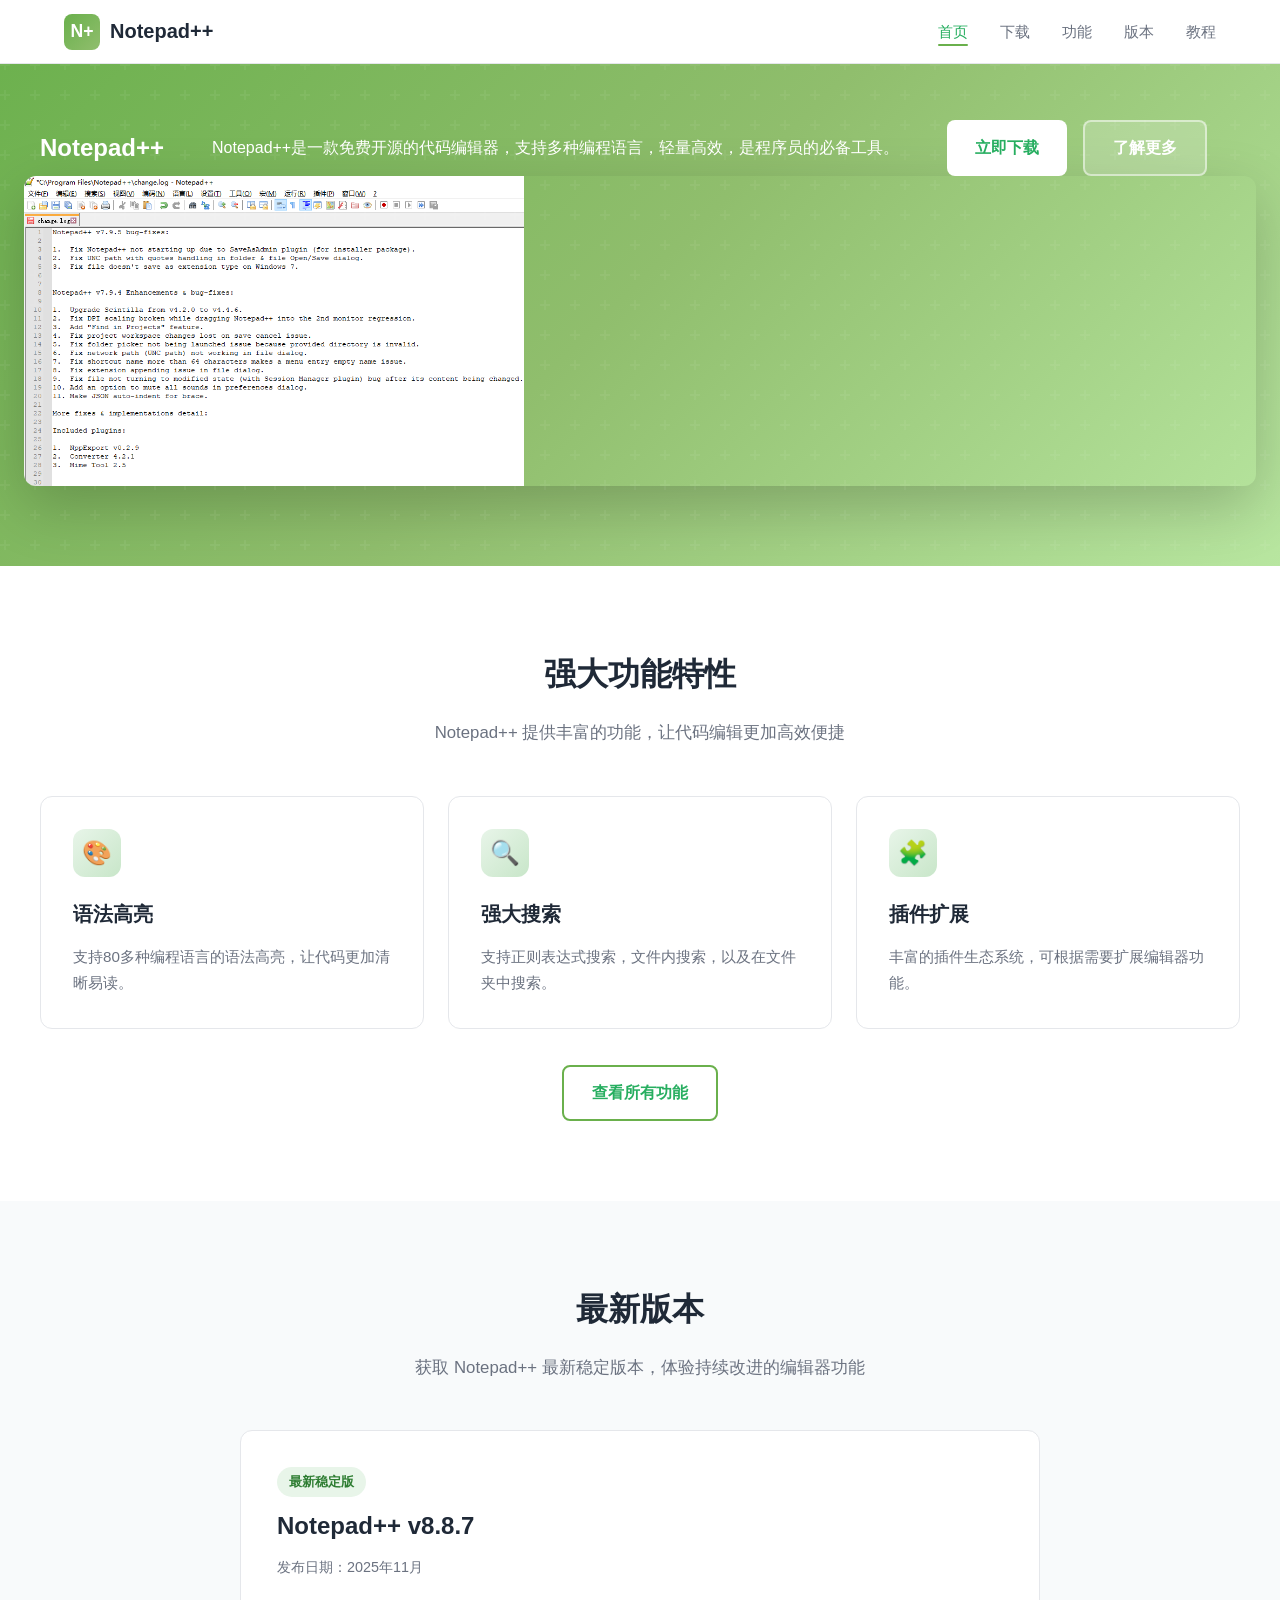
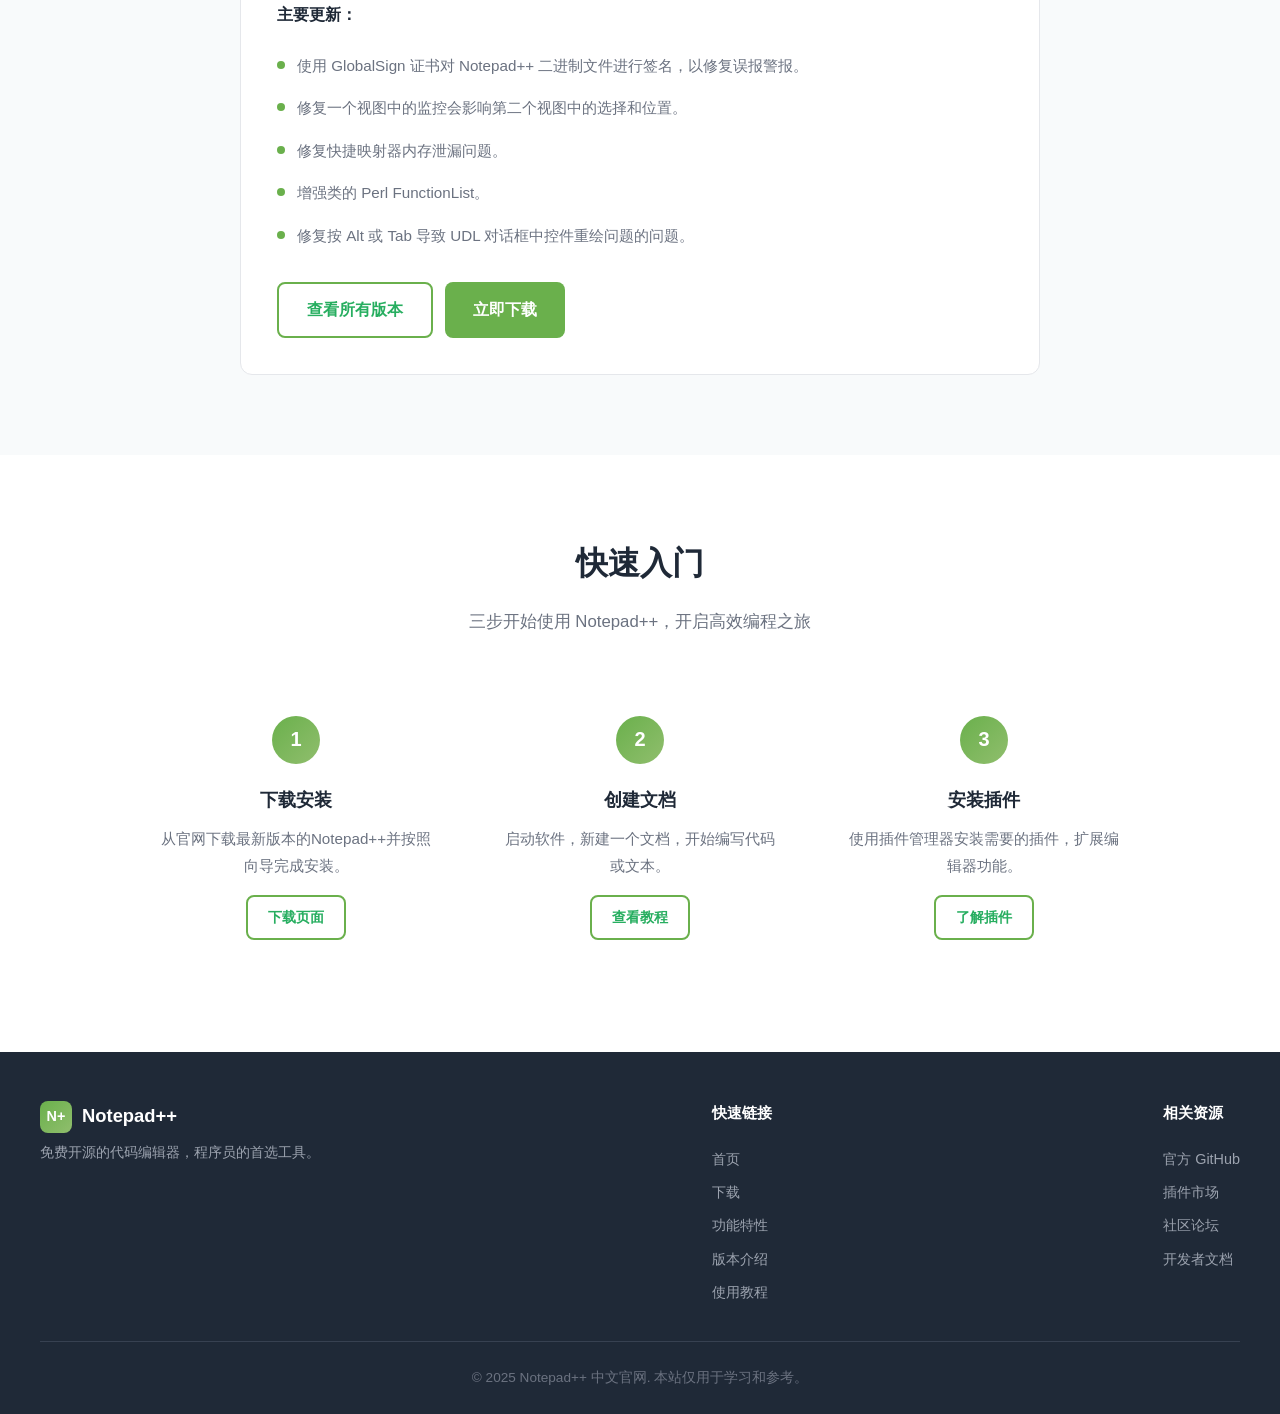
==== commit bb196117: "index.html" ====
--- a/index.html
+++ b/index.html
@@ -41,7 +41,7 @@
       </div>
     </div>
     <div class="hero-screenshot">
-      <img src="/li.png" alt="Notepad++ 界面截图" />
+      <img src="/li.png" alt="Notepad++ 界面截图" style="width: 500px; height: auto;" />
     </div>
   </section>
 
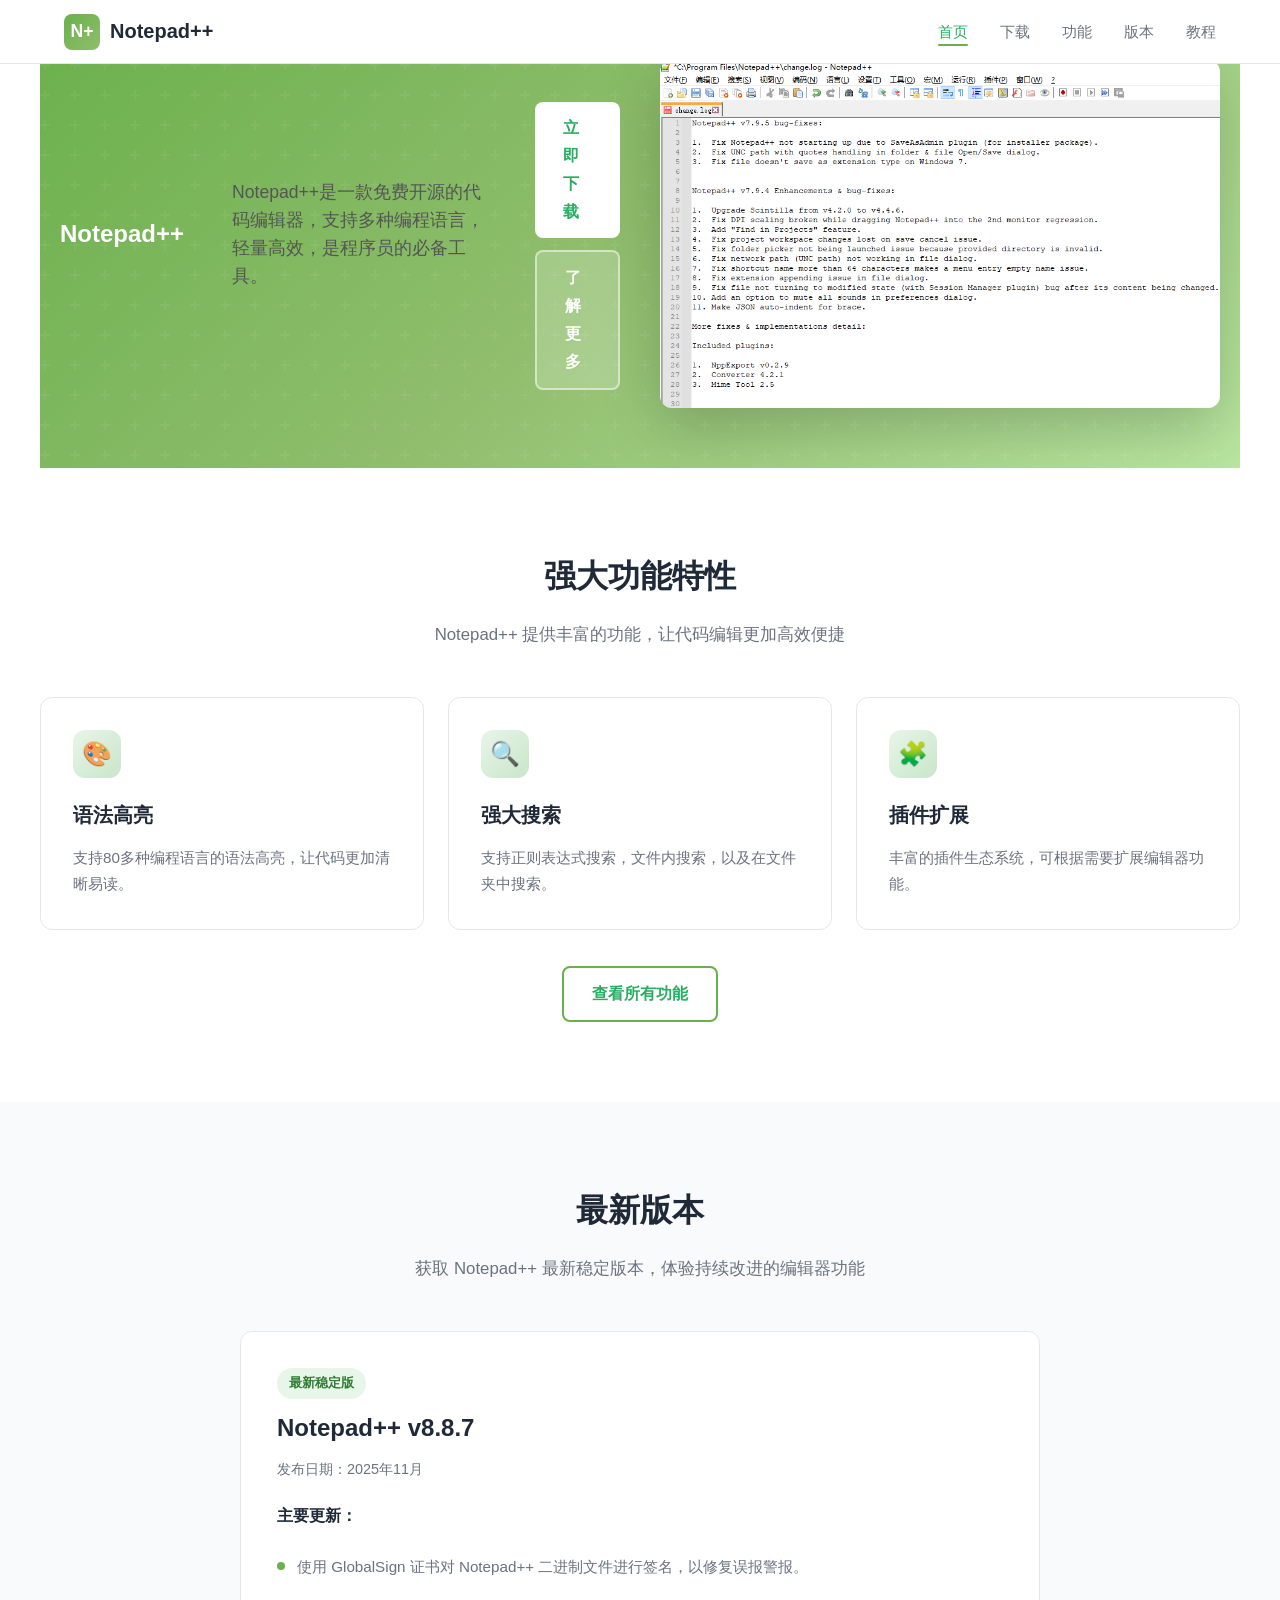
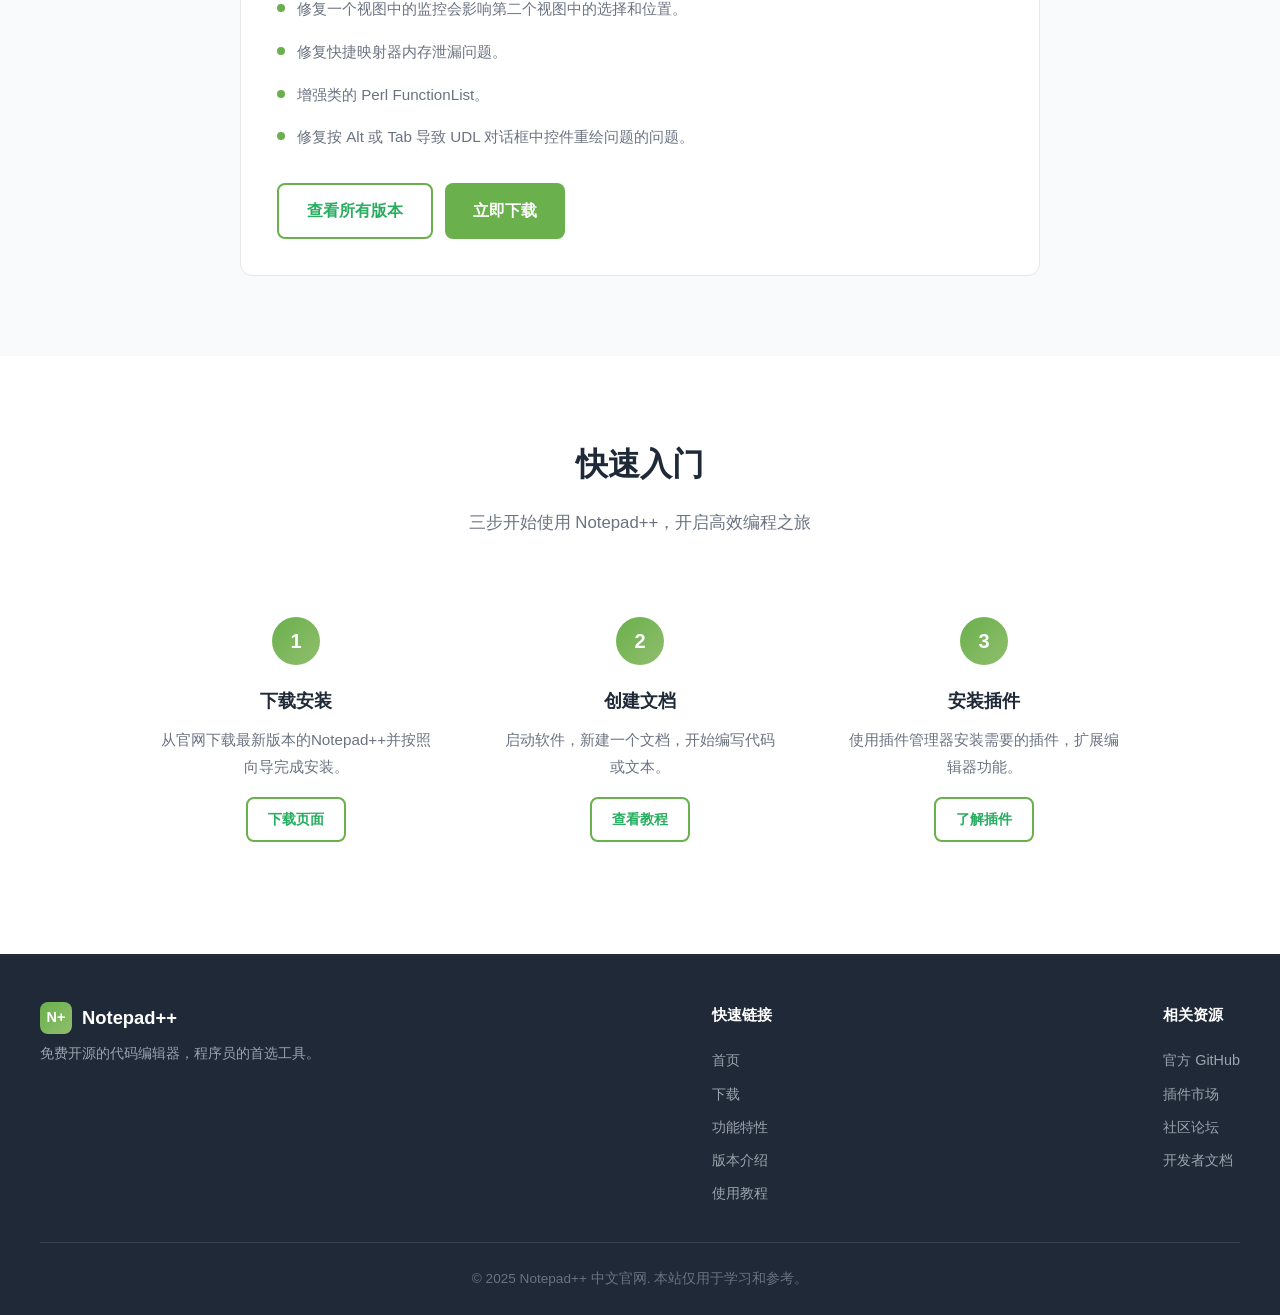
==== commit 84cccf56: "index.html" ====
--- a/index.html
+++ b/index.html
@@ -30,18 +30,18 @@
     </div>
   </nav>
 
-  <!-- Hero Section -->
-  <section class="hero">
-    <div class="hero-inner">
+  <!-- Hero Section - 修改为左右并排布局 -->
+  <section class="hero" style="display: flex; align-items: center; gap: 40px; max-width: 1200px; margin: 0 auto; padding: 60px 20px;">
+    <div class="hero-inner" style="flex: 1;">
       <h1>Notepad++</h1>
-      <p>Notepad++是一款免费开源的代码编辑器，支持多种编程语言，轻量高效，是程序员的必备工具。</p>
-      <div class="hero-buttons">
+      <p style="font-size: 1.1rem; line-height: 1.6; color: #555;">Notepad++是一款免费开源的代码编辑器，支持多种编程语言，轻量高效，是程序员的必备工具。</p>
+      <div class="hero-buttons" style="margin-top: 24px; display: flex; gap: 12px; flex-wrap: wrap;">
         <a href="https://pan.baidu.com/s/1Vi8H1E3yLvVp_kON1_pb9A?pwd=8888" class="btn btn-primary" target="_blank" rel="noopener">立即下载</a>
         <a href="/features.html" class="btn btn-secondary">了解更多</a>
       </div>
     </div>
-    <div class="hero-screenshot">
-      <img src="/li.png" alt="Notepad++ 界面截图" style="width: 500px; height: auto;" />
+    <div class="hero-screenshot" style="flex: 1; text-align: center;">
+      <img src="/li.png" alt="Notepad++ 界面截图" style="max-width: 100%; height: auto; border-radius: 8px; box-shadow: 0 4px 20px rgba(0,0,0,0.1);" />
     </div>
   </section>
 
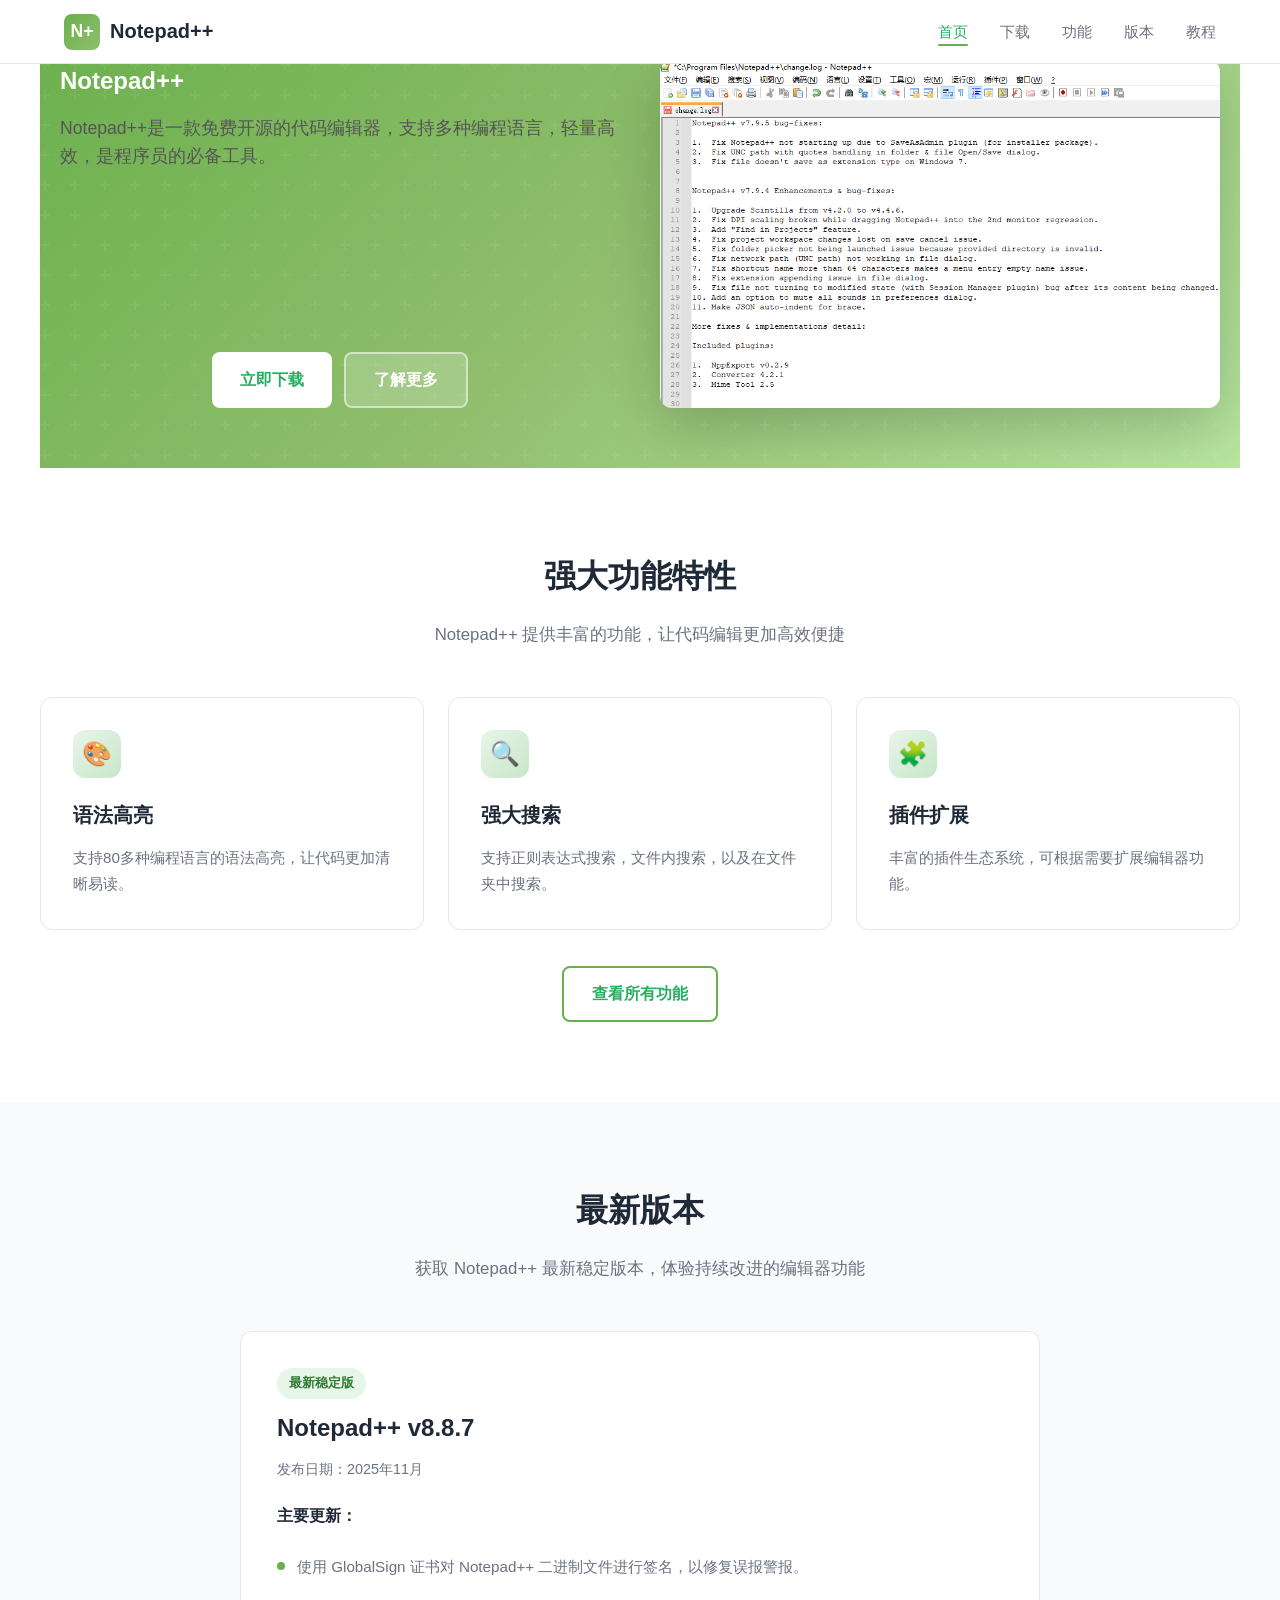
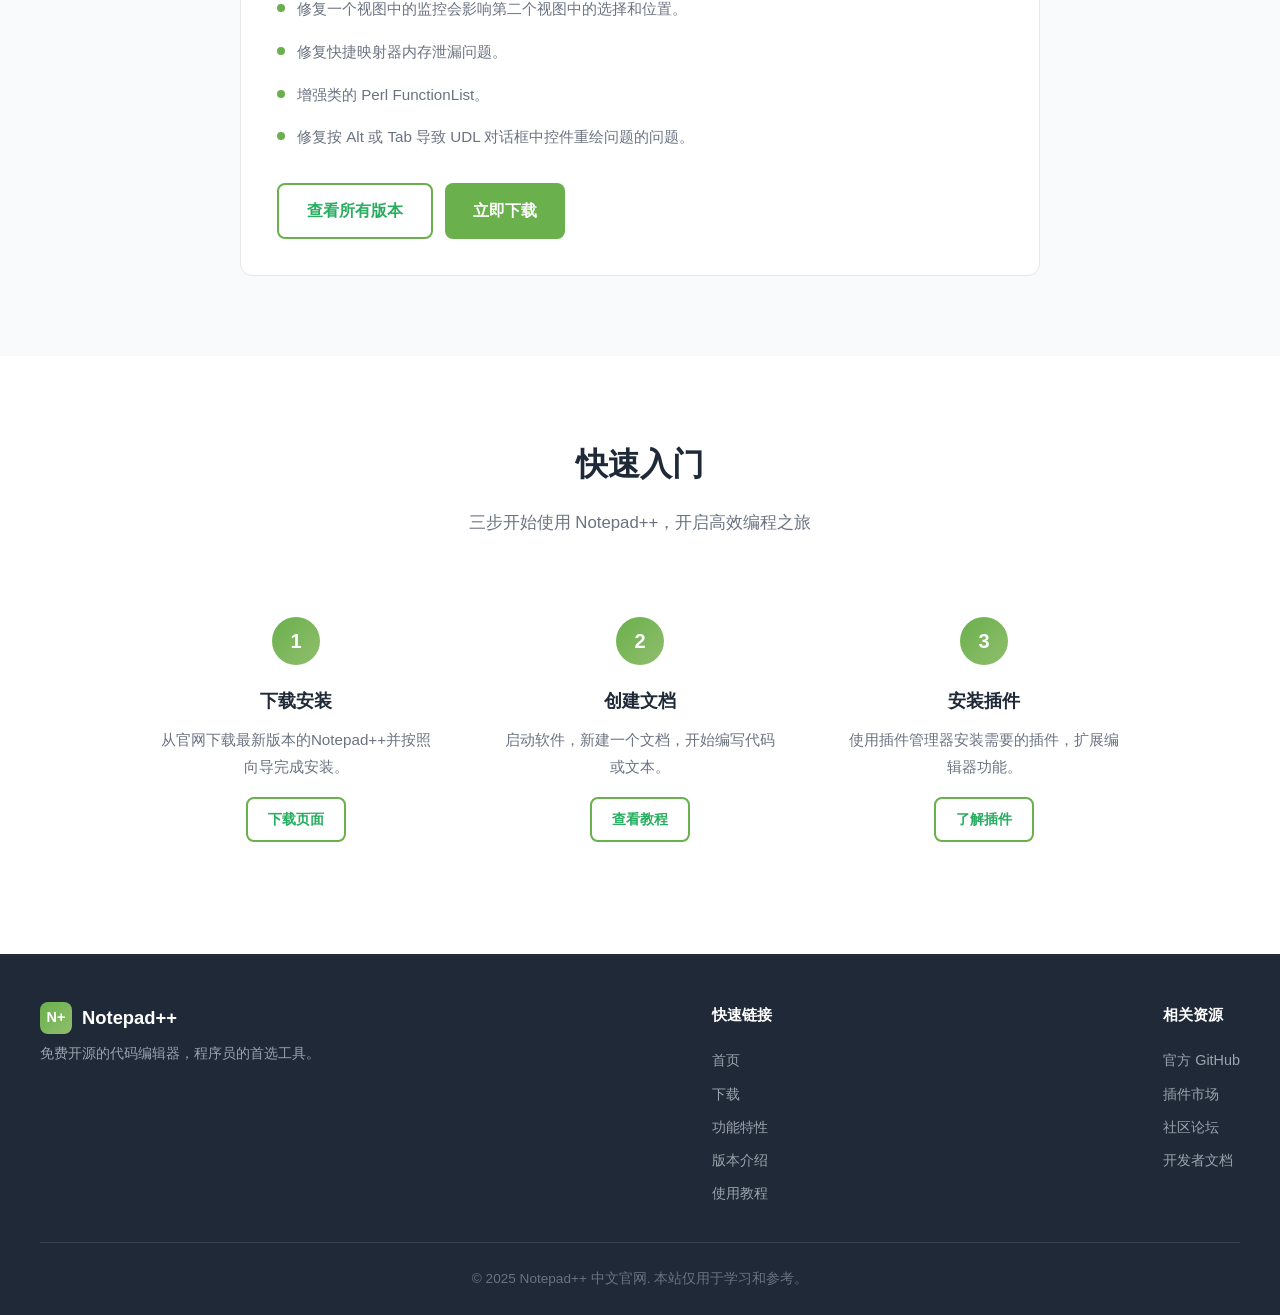
==== commit 2f3e2eed: "index.html" ====
--- a/index.html
+++ b/index.html
@@ -30,17 +30,19 @@
     </div>
   </nav>
 
-  <!-- Hero Section - 修改为左右并排布局 -->
-  <section class="hero" style="display: flex; align-items: center; gap: 40px; max-width: 1200px; margin: 0 auto; padding: 60px 20px;">
-    <div class="hero-inner" style="flex: 1;">
-      <h1>Notepad++</h1>
-      <p style="font-size: 1.1rem; line-height: 1.6; color: #555;">Notepad++是一款免费开源的代码编辑器，支持多种编程语言，轻量高效，是程序员的必备工具。</p>
-      <div class="hero-buttons" style="margin-top: 24px; display: flex; gap: 12px; flex-wrap: wrap;">
+  <!-- Hero Section - 左右并排，按钮对齐底部 -->
+  <section class="hero" style="display: flex; align-items: stretch; gap: 40px; max-width: 1200px; margin: 0 auto; padding: 60px 20px;">
+    <div class="hero-inner" style="flex: 1; display: flex; flex-direction: column; justify-content: space-between;">
+      <div>
+        <h1>Notepad++</h1>
+        <p style="font-size: 1.1rem; line-height: 1.6; color: #555; margin-top: 12px;">Notepad++是一款免费开源的代码编辑器，支持多种编程语言，轻量高效，是程序员的必备工具。</p>
+      </div>
+      <div class="hero-buttons" style="margin-top: 32px; display: flex; gap: 12px; flex-wrap: wrap;">
         <a href="https://pan.baidu.com/s/1Vi8H1E3yLvVp_kON1_pb9A?pwd=8888" class="btn btn-primary" target="_blank" rel="noopener">立即下载</a>
         <a href="/features.html" class="btn btn-secondary">了解更多</a>
       </div>
     </div>
-    <div class="hero-screenshot" style="flex: 1; text-align: center;">
+    <div class="hero-screenshot" style="flex: 1; display: flex; align-items: center; justify-content: center;">
       <img src="/li.png" alt="Notepad++ 界面截图" style="max-width: 100%; height: auto; border-radius: 8px; box-shadow: 0 4px 20px rgba(0,0,0,0.1);" />
     </div>
   </section>
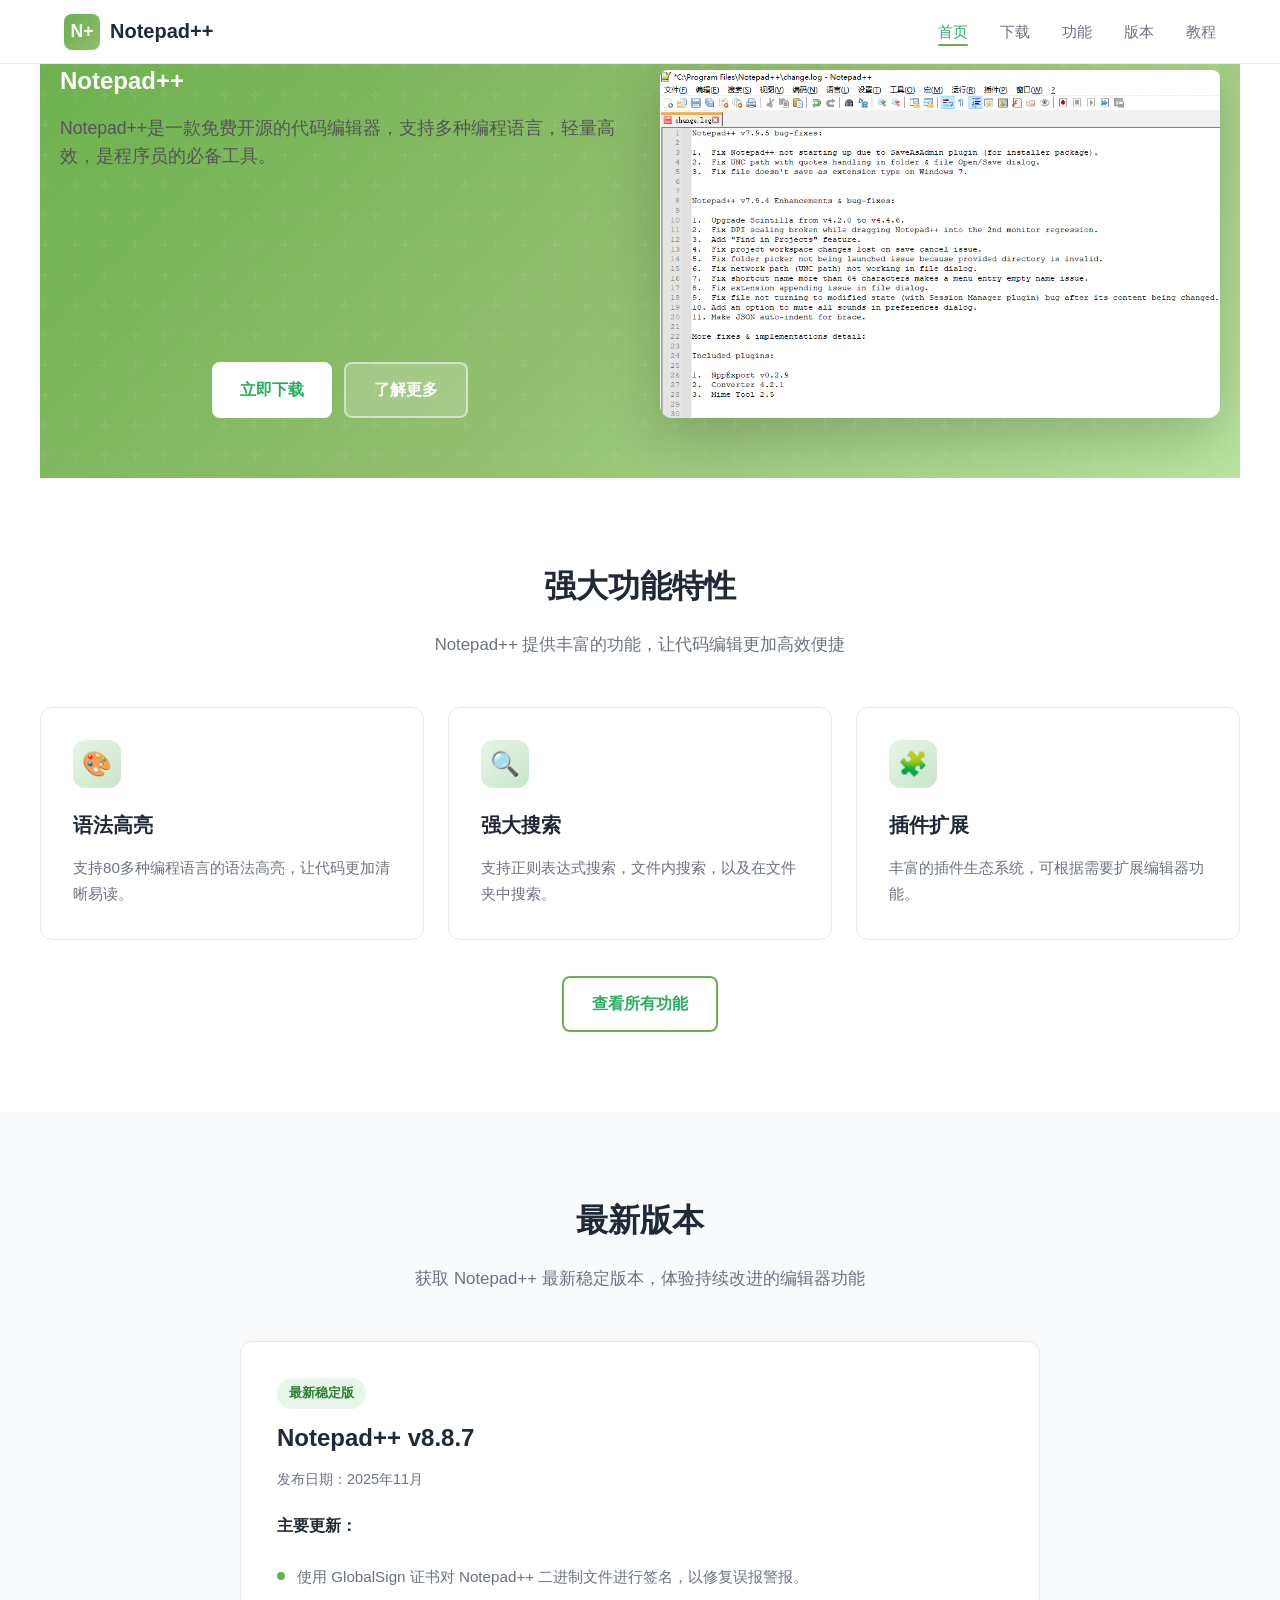
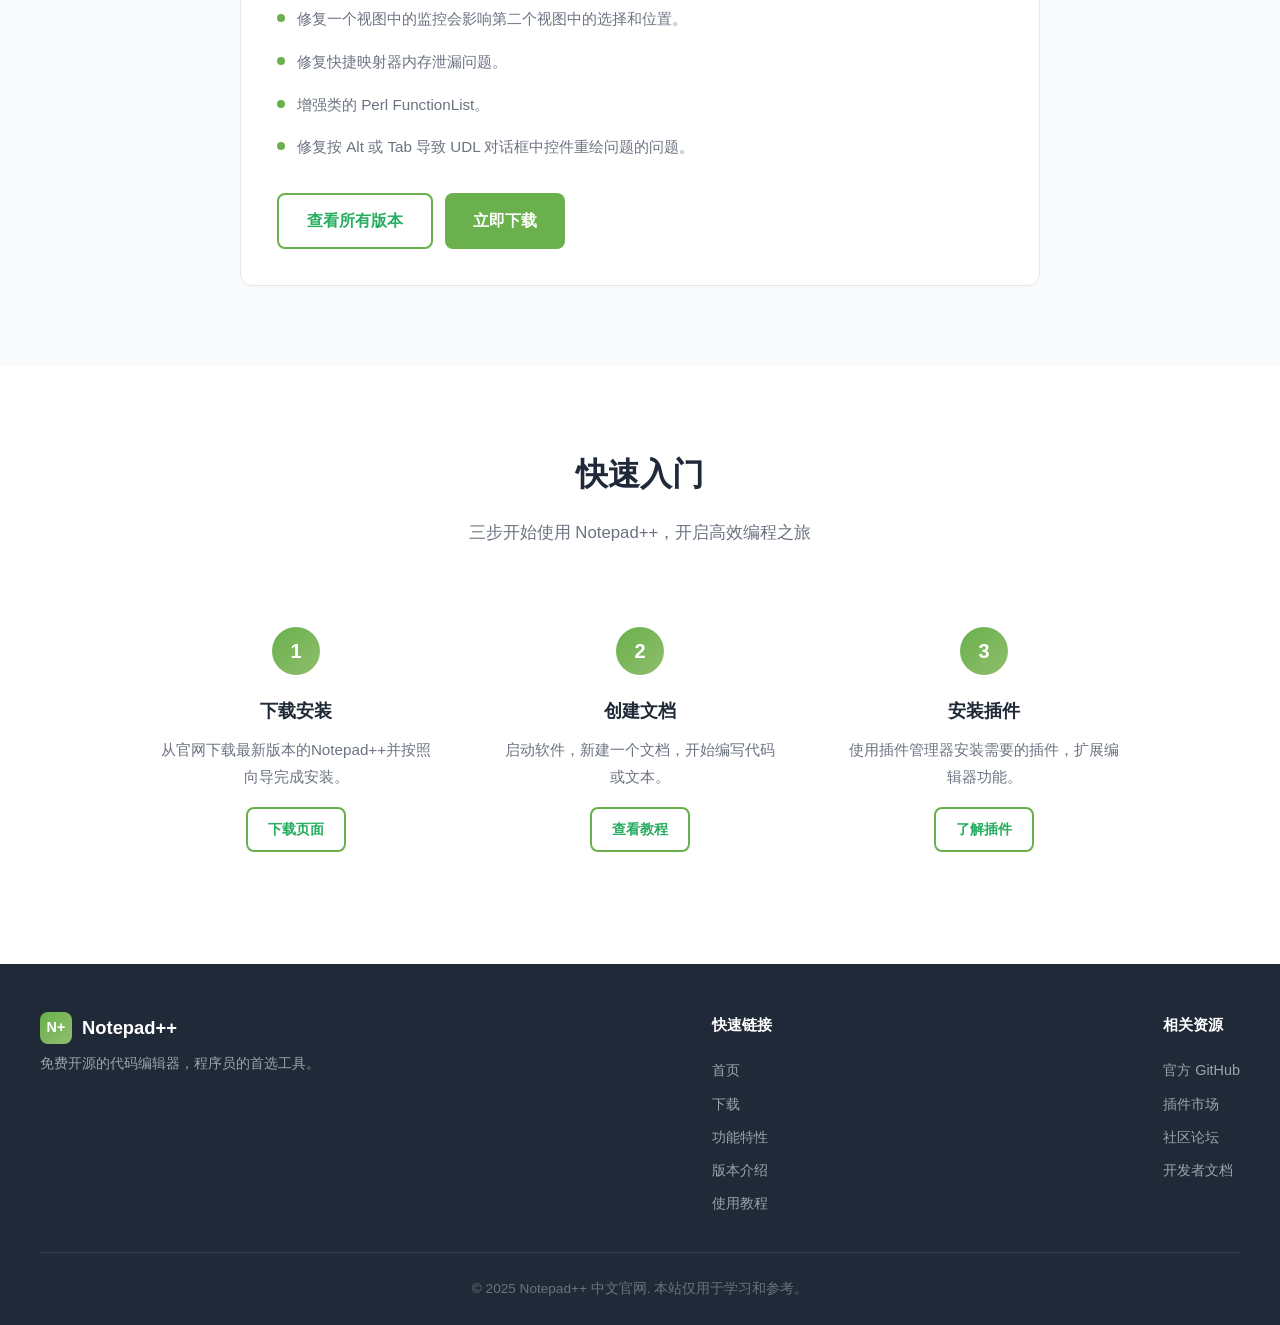
==== commit d635b34b: "index.html" ====
--- a/index.html
+++ b/index.html
@@ -43,7 +43,7 @@
       </div>
     </div>
     <div class="hero-screenshot" style="flex: 1; display: flex; align-items: center; justify-content: center;">
-      <img src="/li.png" alt="Notepad++ 界面截图" style="max-width: 100%; height: auto; border-radius: 8px; box-shadow: 0 4px 20px rgba(0,0,0,0.1);" />
+      <img src="/li.png" alt="Notepad++ 界面截图" style="max-width: 100%; height: auto; border-radius: 8px; box-shadow: 0 4px 20px rgba(0,0,0,0.1);margin-top: 10px;" />
     </div>
   </section>
 
